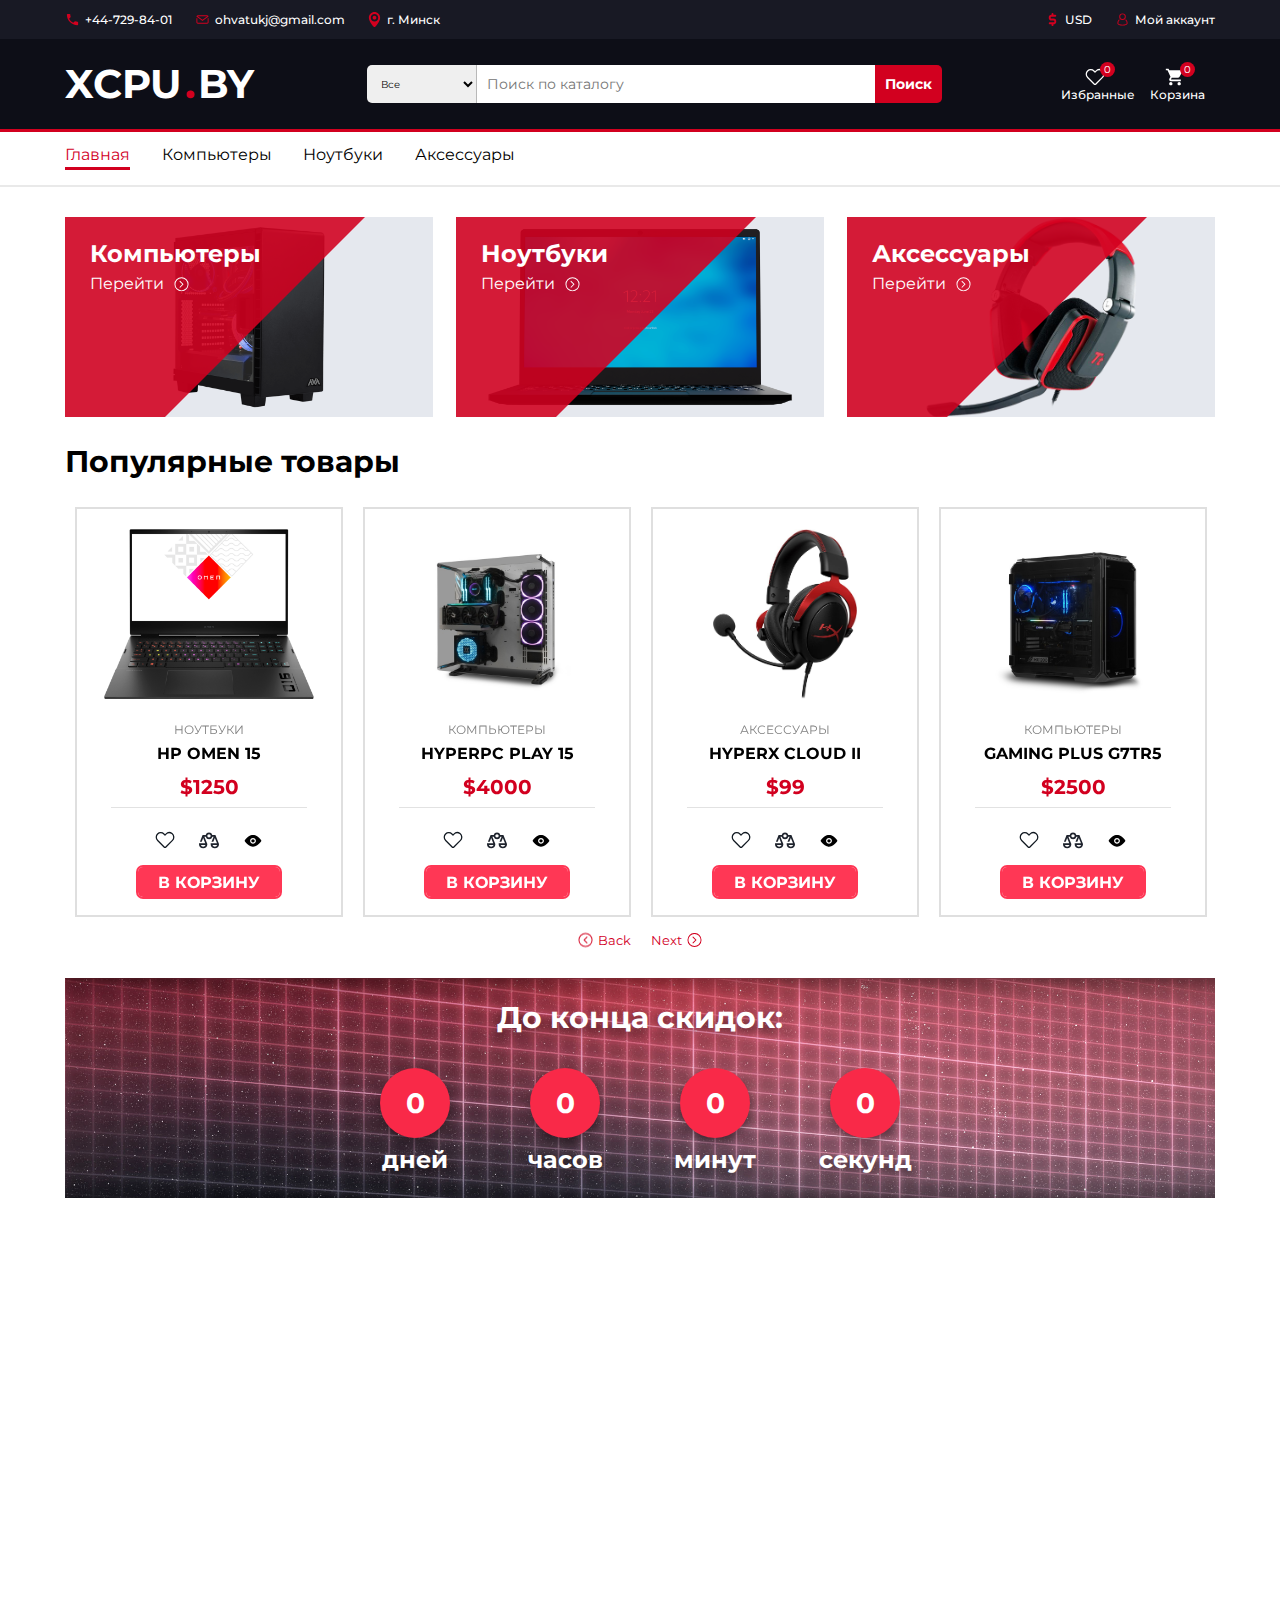
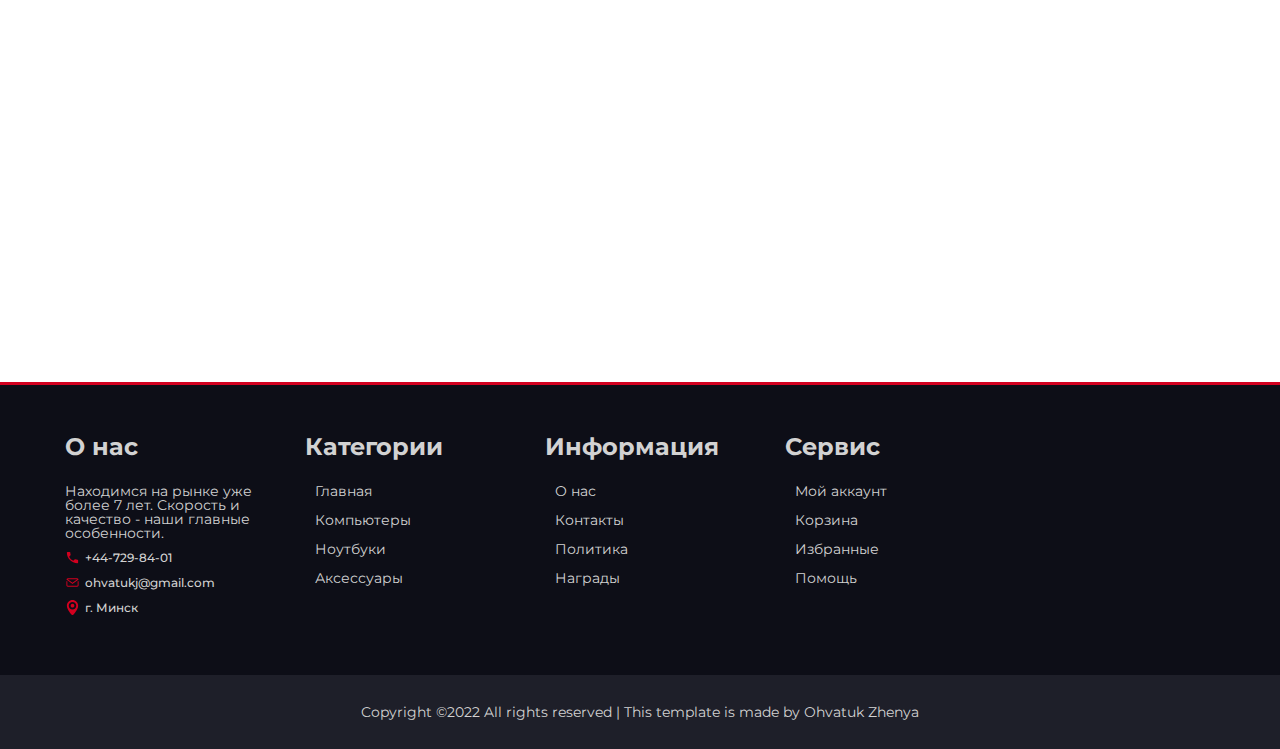
==== index.html @ cceaeca8 "new popular block" ====
<!DOCTYPE html>
<html lang="ru">
<head>
    <meta charset="UTF-8">
    <meta http-equiv="X-UA-Compatible" content="IE=edge">
    <meta name="viewport" content="width=device-width, initial-scale=1.0">
    <link rel="shortcut icon" href="svg/logo-01.svg" type="image/svg">
    <title>CPUX - интернет-магазин электроники</title>
    <!-- Подключение CSS -->
    <link rel="stylesheet" href="https://fonts.googleapis.com/css?family=Montserrat:400,500,700">
    <link rel="stylesheet" href="css/normal.css">
    <!-- slick -->
    <link rel="stylesheet" href="slick/slick.css">
    <link rel="stylesheet" href="css/style.css">
    <link rel="stylesheet" href="css/banner.css">
    <link rel="stylesheet" href="css/animations.css">
</head>
<body>

    <!-- оболочка -->
    <div class="wrapper">

        <!-- шапка -->
        <header class="header">
            <!-- 1 строка шапки -->
            <div class="header__row1">
                <div class="container">
                    <div class="h-row__content">

                        <!-- контакты -->
                        <div class="header__contacts">
                            <!-- объекты с иконками -->
                            <div class="item-with-icon">
                                <img class="item-icon" src="svg/local_phone_icon.svg" alt="X">
                                <span class="item-text">+44-729-84-01</span>
                            </div>

                            <div class="item-with-icon">
                                <img class="item-icon" src="svg/email_letter_mail_icon.svg" alt="X">
                                <span class="item-text">ohvatukj@gmail.com</span>
                            </div>

                            <div class="item-with-icon">
                                <img class="item-icon" src="svg/location_map_pin_gps_icon.svg" alt="X">
                                <span class="item-text">г. Минск</span>
                            </div>
                        </div>

                        <!-- личный кабинет -->
                        <div class="header__user">
                            <!-- объекты с иконками -->
                            <div id="currency" class="item-with-icon">
                                <img class="item-icon" src="svg/dollar_finance_money_icon.svg" alt="X">
                                <span class="item-text">USD</span>
                            </div>

                            <div class="item-with-icon">
                                <img class="item-icon" src="svg/user_users_icon.svg" alt="X">
                                <span class="item-text">Мой аккаунт</span>
                            </div>
                        </div>

                    </div>
                </div>
            </div>
            <!-- 2 строка шапки -->
            <div class="header__row2">
                <div class="container">
                    <div class="h-row__content">

                        <!-- логотип -->
                        <a href="#" class="logo">XCPU<span class="red">.</span>BY</a>
                        <!-- строка поиска (на флексе) -->
                        <div class="header__searchbar">
                            <select id="search-category" name="category">
                                <option value="all" selected>Все</option>
                                <option value="computers">Компьютеры</option>
                                <option value="laptops">Ноутбуки</option>
                                <option value="other">Аксессуары</option>
                            </select>
                            <input id="search-text" type="text" placeholder="Поиск по каталогу">
                            <button id="search-button">Поиск</button>
                        </div>
                        <!-- список желаний и корзина -->
                        <div class="header__wc">
                            <button id="wishlist" class="btn-logo">
                                <div class="btn-counter"><span>0</span></div>
                                <img class="item-icon" src="svg/heart_like_likes_love_icon.svg" alt="X">
                                <span class="item-text">Избранные</span>
                            </button>
                            <button id="cart" class="btn-logo">
                                <div class="btn-counter"><span>0</span></div>
                                <img class="item-icon" src="svg/cart_shopping_ic_icon.svg" alt="X">
                                <span class="item-text">Корзина</span>
                            </button>
                        </div>

                    </div>

                    <!-- меню бургер для телефонов -->
                    <input id="menu-burger" type="checkbox">
                    <label class="item-with-icon" for="menu-burger">
                        <img class="item-icon" src="svg/burger_catalogue_list_menu_icon.svg" alt="X">
                        <span class="item-text">Меню</span>
                    </label>

                </div>
            </div>
            <!-- 3 строка шапки -->
            <div class="header__row3">
                <div class="container">
                    <div class="h-row__content">
                        <nav class="header__navigator">
                            <!-- навигатор по страницам -->
                            <ul class="navigator__list">

                                <!-- ссылки навигатора -->
                                <li class="navigator__link">
                                    <a href="#">
                                        <input id="main-page" name="pages" type="radio" checked>
                                        <label class="nav-btn" for="main-page">
                                            <span class="nav-btn__text">Главная</span>
                                            <div class="nav-btn__underline"></div>
                                        </label>
                                    </a>
                                </li>
                                <li class="navigator__link">
                                    <a href="#">
                                        <input id="computer-page" name="pages" type="radio">
                                        <label class="nav-btn" for="computer-page">
                                            <span class="nav-btn__text">Компьютеры</span>
                                            <div class="nav-btn__underline"></div>
                                        </label>
                                    </a>
                                </li>
                                <li class="navigator__link">
                                    <a href="#">
                                        <input id="laptop-page" name="pages" type="radio">
                                        <label class="nav-btn" for="laptop-page">
                                            <span class="nav-btn__text">Ноутбуки</span>
                                            <div class="nav-btn__underline"></div>
                                        </label>
                                    </a>
                                </li>
                                <li class="navigator__link">
                                    <a href="#">
                                        <input id="other-page" name="pages" type="radio">
                                        <label class="nav-btn" for="other-page">
                                            <span class="nav-btn__text">Аксессуары</span>
                                            <div class="nav-btn__underline"></div>
                                        </label>
                                    </a>
                                </li>

                            </ul>
                        </nav>
                        <div class="navigator-area dn"></div>
                    </div>
                </div>
            </div>
        </header>

                <!-- абсолютный обозреватель товаров -->
                <div class="absolute-viewer dn">
                    <div class="viewer__content">
                        <button id="close-button">
                            <img src="svg/close_delete_exit_remove_icon.svg" alt="Товар не выбран">
                        </button>
                        <img src="svg/eye_none_icon.svg" alt="Товар не выбран">
                    </div>
                </div>

        <!-- страница -->
        <main class="page">
            <div class="container">

                <!-- блок категорий товаров -->
                <div class="page__categories">

                    <!-- категория -->
                    <div class="category-block animation-left">
                        <div class="block-content">
                            <h1 class="block-text">Компьютеры</h1>
                            <a class="block-ref" href="#">Перейти</a>
                        </div>
                        <img class="block-img" src="img/computer.png" alt="X">
                    </div>

                    <div class="category-block animation-bottom">
                        <div class="block-content">
                            <h1 class="block-text">Ноутбуки</h1>
                            <a class="block-ref" href="#">Перейти</a>
                        </div>
                        <img class="block-img" src="img/laptop.png" alt="X">
                    </div>

                    <div class="category-block animation-right">
                        <div class="block-content">
                            <h1 class="block-text">Аксессуары</h1>
                            <a class="block-ref" href="#">Перейти</a>
                        </div>
                        <img class="block-img" src="img/headphones.png" alt="X">
                    </div>


                </div>

                <!-- популярные товары -->
                <div class="page__populars animation-bottom">
                    <!-- заголовок -->
                    <h1 class="hder">Популярные товары</h1>
                    <!-- контейнер товаров -->
                    <div class="populars__container">
                        
                        <!-- блок-товар -->
                        <div class="popular-block">
                            <img class="popular__img" src="img/omen15.png" alt="X">
                            <p class="popular__category">Ноутбуки</p>
                            <h2 class="popular__name">HP OMEN 15</h2>
                            <h1 class="popular__price">$1250</h1>
                            <div class="popular__line"></div>
                            <div class="popular__buttons">
                                <a class="popular__favorite"><img src="svg/favorite_heart_like_likes_love_icon(black).svg" alt="X"></a>
                                <a class="popular__compare"><img src="svg/compare_icon(black).svg" alt="X"></a>
                                <a class="popular__view"><img src="svg/eye_icon(black).svg" alt="X"></a>
                            </div>
                            <button id="to-cart">
                                <img src="svg/cart_shopping_ic_icon(red).svg" alt="">
                                В КОРЗИНУ
                            </button>
                        </div>
                        <div class="popular-block">
                            <img class="popular__img" src="img/products/1.jpg" alt="X">
                            <p class="popular__category">Компьютеры</p>
                            <h2 class="popular__name">HYPERPC PLAY 15</h2>
                            <h1 class="popular__price">$4000</h1>
                            <div class="popular__line"></div>
                            <div class="popular__buttons">
                                <a class="popular__favorite"><img src="svg/favorite_heart_like_likes_love_icon(black).svg" alt="X"></a>
                                <a class="popular__compare"><img src="svg/compare_icon(black).svg" alt="X"></a>
                                <a class="popular__view"><img src="svg/eye_icon(black).svg" alt="X"></a>
                            </div>
                            <button id="to-cart">
                                <img src="svg/cart_shopping_ic_icon(red).svg" alt="">
                                В КОРЗИНУ
                            </button>
                        </div>
                        <div class="popular-block">
                            <img class="popular__img" src="img/hyperxCloudii.jpg" alt="X">
                            <p class="popular__category">Аксессуары</p>
                            <h2 class="popular__name">HYPERX CLOUD II</h2>
                            <h1 class="popular__price">$99</h1>
                            <div class="popular__line"></div>
                            <div class="popular__buttons">
                                <a class="popular__favorite"><img src="svg/favorite_heart_like_likes_love_icon(black).svg" alt="X"></a>
                                <a class="popular__compare"><img src="svg/compare_icon(black).svg" alt="X"></a>
                                <a class="popular__view"><img src="svg/eye_icon(black).svg" alt="X"></a>
                            </div>
                            <button id="to-cart">
                                <img src="svg/cart_shopping_ic_icon(red).svg" alt="">
                                В КОРЗИНУ
                            </button>
                        </div>
                        <div class="popular-block">
                            <img class="popular__img" src="img/products/2.jpg" alt="X">
                            <p class="popular__category">Компьютеры</p>
                            <h2 class="popular__name">GAMING PLUS G7TR5</h2>
                            <h1 class="popular__price">$2500</h1>
                            <div class="popular__line"></div>
                            <div class="popular__buttons">
                                <a class="popular__favorite"><img src="svg/favorite_heart_like_likes_love_icon(black).svg" alt="X"></a>
                                <a class="popular__compare"><img src="svg/compare_icon(black).svg" alt="X"></a>
                                <a class="popular__view"><img src="svg/eye_icon(black).svg" alt="X"></a>
                            </div>
                            <button id="to-cart">
                                <img src="svg/cart_shopping_ic_icon(red).svg" alt="">
                                В КОРЗИНУ
                            </button>
                        </div>
                        <div class="popular-block">
                            <img class="popular__img" src="img/lenovoLegion.png" alt="X">
                            <p class="popular__category">Ноутбуки</p>
                            <h2 class="popular__name">LENOVO GAMING</h2>
                            <h1 class="popular__price">$950</h1>
                            <div class="popular__line"></div>
                            <div class="popular__buttons">
                                <a class="popular__favorite"><img src="svg/favorite_heart_like_likes_love_icon(black).svg" alt="X"></a>
                                <a class="popular__compare"><img src="svg/compare_icon(black).svg" alt="X"></a>
                                <a class="popular__view"><img src="svg/eye_icon(black).svg" alt="X"></a>
                            </div>
                            <button id="to-cart">
                                <img src="svg/cart_shopping_ic_icon(red).svg" alt="">
                                В КОРЗИНУ
                            </button>
                        </div>
                        <div class="popular-block">
                            <img class="popular__img" src="img/products/3.jpg" alt="X">
                            <p class="popular__category">Компьютеры</p>
                            <h2 class="popular__name">HYPERPC INVADER</h2>
                            <h1 class="popular__price">$3050</h1>
                            <div class="popular__line"></div>
                            <div class="popular__buttons">
                                <a class="popular__favorite"><img src="svg/favorite_heart_like_likes_love_icon(black).svg" alt="X"></a>
                                <a class="popular__compare"><img src="svg/compare_icon(black).svg" alt="X"></a>
                                <a class="popular__view"><img src="svg/eye_icon(black).svg" alt="X"></a>
                            </div>
                            <button id="to-cart">
                                <img src="svg/cart_shopping_ic_icon(red).svg" alt="">
                                В КОРЗИНУ
                            </button>
                        </div>
                        <div class="popular-block">
                            <img class="popular__img" src="img/razer-kraken-pro-v2-black-01-5cdbd4c024d61.jpg" alt="X">
                            <p class="popular__category">Аксессуары</p>
                            <h2 class="popular__name">RAZER KRAKEN PRO</h2>
                            <h1 class="popular__price">$120</h1>
                            <div class="popular__line"></div>
                            <div class="popular__buttons">
                                <a class="popular__favorite"><img src="svg/favorite_heart_like_likes_love_icon(black).svg" alt="X"></a>
                                <a class="popular__compare"><img src="svg/compare_icon(black).svg" alt="X"></a>
                                <a class="popular__view"><img src="svg/eye_icon(black).svg" alt="X"></a>
                            </div>
                            <button id="to-cart">
                                <img src="svg/cart_shopping_ic_icon(red).svg" alt="">
                                В КОРЗИНУ
                            </button>
                        </div>
                        <div class="popular-block">
                            <img class="popular__img" src="img/products/4.jpg" alt="X">
                            <p class="popular__category">Компьютеры</p>
                            <h2 class="popular__name">NANO PRO MAX</h2>
                            <h1 class="popular__price">$2250</h1>
                            <div class="popular__line"></div>
                            <div class="popular__buttons">
                                <a class="popular__favorite"><img src="svg/favorite_heart_like_likes_love_icon(black).svg" alt="X"></a>
                                <a class="popular__compare"><img src="svg/compare_icon(black).svg" alt="X"></a>
                                <a class="popular__view"><img src="svg/eye_icon(black).svg" alt="X"></a>
                            </div>
                            <button id="to-cart">
                                <img src="svg/cart_shopping_ic_icon(red).svg" alt="">
                                В КОРЗИНУ
                            </button>
                        </div>
                        <div class="popular-block">
                            <img class="popular__img" src="img/g102.png" alt="X">
                            <p class="popular__category">Аксессуары</p>
                            <h2 class="popular__name">LOGITECH G102</h2>
                            <h1 class="popular__price">$40</h1>
                            <div class="popular__line"></div>
                            <div class="popular__buttons">
                                <a class="popular__favorite"><img src="svg/favorite_heart_like_likes_love_icon(black).svg" alt="X"></a>
                                <a class="popular__compare"><img src="svg/compare_icon(black).svg" alt="X"></a>
                                <a class="popular__view"><img src="svg/eye_icon(black).svg" alt="X"></a>
                            </div>
                            <button id="to-cart">
                                <img src="svg/cart_shopping_ic_icon(red).svg" alt="">
                                В КОРЗИНУ
                            </button>
                        </div>
                        <div class="popular-block">
                            <img class="popular__img" src="img/products/5.jpg" alt="X">
                            <p class="popular__category">Компьютеры</p>
                            <h2 class="popular__name">NANO X MAX</h2>
                            <h1 class="popular__price">$1000</h1>
                            <div class="popular__line"></div>
                            <div class="popular__buttons">
                                <a class="popular__favorite"><img src="svg/favorite_heart_like_likes_love_icon(black).svg" alt="X"></a>
                                <a class="popular__compare"><img src="svg/compare_icon(black).svg" alt="X"></a>
                                <a class="popular__view"><img src="svg/eye_icon(black).svg" alt="X"></a>
                            </div>
                            <button id="to-cart">
                                <img src="svg/cart_shopping_ic_icon(red).svg" alt="">
                                В КОРЗИНУ
                            </button>
                        </div>
                        <div class="popular-block">
                            <img class="popular__img" src="img/products/6.jpg" alt="X">
                            <p class="popular__category">Компьютеры</p>
                            <h2 class="popular__name">DYNAMIC PLATINUM</h2>
                            <h1 class="popular__price">$2500</h1>
                            <div class="popular__line"></div>
                            <div class="popular__buttons">
                                <a class="popular__favorite"><img src="svg/favorite_heart_like_likes_love_icon(black).svg" alt="X"></a>
                                <a class="popular__compare"><img src="svg/compare_icon(black).svg" alt="X"></a>
                                <a class="popular__view"><img src="svg/eye_icon(black).svg" alt="X"></a>
                            </div>
                            <button id="to-cart">
                                <img src="svg/cart_shopping_ic_icon(red).svg" alt="">
                                В КОРЗИНУ
                            </button>
                        </div>
                        <div class="popular-block">
                            <img class="popular__img" src="img/lenovoLegion5.jpg" alt="X">
                            <p class="popular__category">Ноутбуки</p>
                            <h2 class="popular__name">LENOVO LEGION 5</h2>
                            <h1 class="popular__price">$1500</h1>
                            <div class="popular__line"></div>
                            <div class="popular__buttons">
                                <a class="popular__favorite"><img src="svg/favorite_heart_like_likes_love_icon(black).svg" alt="X"></a>
                                <a class="popular__compare"><img src="svg/compare_icon(black).svg" alt="X"></a>
                                <a class="popular__view"><img src="svg/eye_icon(black).svg" alt="X"></a>
                            </div>
                            <button id="to-cart">
                                <img src="svg/cart_shopping_ic_icon(red).svg" alt="">
                                В КОРЗИНУ
                            </button>
                        </div>
                        <div class="popular-block">
                            <img class="popular__img" src="img/products/7.jpg" alt="X">
                            <p class="popular__category">Компьютеры</p>
                            <h2 class="popular__name">DYNAMIC MAX</h2>
                            <h1 class="popular__price">$3000</h1>
                            <div class="popular__line"></div>
                            <div class="popular__buttons">
                                <a class="popular__favorite"><img src="svg/favorite_heart_like_likes_love_icon(black).svg" alt="X"></a>
                                <a class="popular__compare"><img src="svg/compare_icon(black).svg" alt="X"></a>
                                <a class="popular__view"><img src="svg/eye_icon(black).svg" alt="X"></a>
                            </div>
                            <button id="to-cart">
                                <img src="svg/cart_shopping_ic_icon(red).svg" alt="">
                                В КОРЗИНУ
                            </button>
                        </div>
                        

                    </div>
                    <div class="slider-arrows"></div>
                </div>

                <!-- баннер с остатком времени -->
                <article class="page__banner">
                        <!-- баннер -->
                        <div class="banner__container">
                            <h1 class="hder banner__text">До конца скидок:</h1>
                            <div class="banner__timer">
                                <div class="timer__block">                                
                                    <div id="days" class="timer__value">0</div>
                                    <span class="timer__type hder">дней</span>
                                </div>
                                <div class="timer__block">                                
                                    <div id="hours" class="timer__value">0</div>
                                    <span class="timer__type hder">часов</span>
                                </div>
                                <div class="timer__block">                                
                                    <div id="minutes" class="timer__value">0</div>
                                    <span class="timer__type hder">минут</span>
                                </div>
                                <div class="timer__block">                                
                                    <div id="seconds" class="timer__value">0</div>
                                    <span class="timer__type hder">секунд</span>
                                </div>
                            </div>
                        </div>
                </article>
        
                <!-- популярные товары 2 -->
                <div class="page__populars animation-bottom">
                    <!-- контейнер товаров -->
                    <div class="populars__container_2">
                        
                        <!-- блок-товар -->
                        <div class="popular-block">
                            <img class="popular__img" src="img/products/GAA.01066_1.jpg" alt="X">
                            <p class="popular__category">Аксессуары</p>
                            <h2 class="popular__name">HYPERX GAA-01</h2>
                            <h1 class="popular__price">$150</h1>
                            <div class="popular__line"></div>
                            <div class="popular__buttons">
                                <a class="popular__favorite"><img src="svg/favorite_heart_like_likes_love_icon(black).svg" alt="X"></a>
                                <a class="popular__compare"><img src="svg/compare_icon(black).svg" alt="X"></a>
                                <a class="popular__view"><img src="svg/eye_icon(black).svg" alt="X"></a>
                            </div>
                            <button id="to-cart">
                                <img src="svg/cart_shopping_ic_icon(red).svg" alt="">
                                В КОРЗИНУ
                            </button>
                        </div>
                        <div class="popular-block">
                            <img class="popular__img" src="img/products/hyperx_pulsefire_FPS_pro.jpg" alt="X">
                            <p class="popular__category">Аксессуары</p>
                            <h2 class="popular__name">HYPERPX PULSEFIRE PRO</h2>
                            <h1 class="popular__price">$120</h1>
                            <div class="popular__line"></div>
                            <div class="popular__buttons">
                                <a class="popular__favorite"><img src="svg/favorite_heart_like_likes_love_icon(black).svg" alt="X"></a>
                                <a class="popular__compare"><img src="svg/compare_icon(black).svg" alt="X"></a>
                                <a class="popular__view"><img src="svg/eye_icon(black).svg" alt="X"></a>
                            </div>
                            <button id="to-cart">
                                <img src="svg/cart_shopping_ic_icon(red).svg" alt="">
                                В КОРЗИНУ
                            </button>
                        </div>
                        <div class="popular-block">
                            <img class="popular__img" src="img/products/resistance-striker-gaming-laptop-with-gtx-1050-ti.png" alt="X">
                            <p class="popular__category">Ноутбуки</p>
                            <h2 class="popular__name">RESISTANCE STRIKE GAMING</h2>
                            <h1 class="popular__price">$1600</h1>
                            <div class="popular__line"></div>
                            <div class="popular__buttons">
                                <a class="popular__favorite"><img src="svg/favorite_heart_like_likes_love_icon(black).svg" alt="X"></a>
                                <a class="popular__compare"><img src="svg/compare_icon(black).svg" alt="X"></a>
                                <a class="popular__view"><img src="svg/eye_icon(black).svg" alt="X"></a>
                            </div>
                            <button id="to-cart">
                                <img src="svg/cart_shopping_ic_icon(red).svg" alt="">
                                В КОРЗИНУ
                            </button>
                        </div>
                        <div class="popular-block">
                            <img class="popular__img" src="img/products/m901w-3-keyboard-white-gaming-png-transparent-png.png" alt="X">
                            <p class="popular__category">Аксессуары</p>
                            <h2 class="popular__name">M901W-3 KEYBOARD</h2>
                            <h1 class="popular__price">$150</h1>
                            <div class="popular__line"></div>
                            <div class="popular__buttons">
                                <a class="popular__favorite"><img src="svg/favorite_heart_like_likes_love_icon(black).svg" alt="X"></a>
                                <a class="popular__compare"><img src="svg/compare_icon(black).svg" alt="X"></a>
                                <a class="popular__view"><img src="svg/eye_icon(black).svg" alt="X"></a>
                            </div>
                            <button id="to-cart">
                                <img src="svg/cart_shopping_ic_icon(red).svg" alt="">
                                В КОРЗИНУ
                            </button>
                        </div>
                        <div class="popular-block">
                            <img class="popular__img" src="img/products/hyperx-pulsefire-surge.png" alt="X">
                            <p class="popular__category">Аксессуары</p>
                            <h2 class="popular__name">HYPERPX PULSEFIRE SURGE</h2>
                            <h1 class="popular__price">$90</h1>
                            <div class="popular__line"></div>
                            <div class="popular__buttons">
                                <a class="popular__favorite"><img src="svg/favorite_heart_like_likes_love_icon(black).svg" alt="X"></a>
                                <a class="popular__compare"><img src="svg/compare_icon(black).svg" alt="X"></a>
                                <a class="popular__view"><img src="svg/eye_icon(black).svg" alt="X"></a>
                            </div>
                            <button id="to-cart">
                                <img src="svg/cart_shopping_ic_icon(red).svg" alt="">
                                В КОРЗИНУ
                            </button>
                        </div>
                        <div class="popular-block">
                            <img class="popular__img" src="img/products/ROG-Strix-G-G531gd-GTX1050.png" alt="X">
                            <p class="popular__category">Ноутбуки</p>
                            <h2 class="popular__name">ROG STRIX G531GD</h2>
                            <h1 class="popular__price">$800</h1>
                            <div class="popular__line"></div>
                            <div class="popular__buttons">
                                <a class="popular__favorite"><img src="svg/favorite_heart_like_likes_love_icon(black).svg" alt="X"></a>
                                <a class="popular__compare"><img src="svg/compare_icon(black).svg" alt="X"></a>
                                <a class="popular__view"><img src="svg/eye_icon(black).svg" alt="X"></a>
                            </div>
                            <button id="to-cart">
                                <img src="svg/cart_shopping_ic_icon(red).svg" alt="">
                                В КОРЗИНУ
                            </button>
                        </div>
                        <div class="popular-block">
                            <img class="popular__img" src="img/products/razer-seiren-elite-professional-grade-usb-black-microphone-microphone.png" alt="X">
                            <p class="popular__category">Аксессуары</p>
                            <h2 class="popular__name">RAZER SEIREN PRO</h2>
                            <h1 class="popular__price">$250</h1>
                            <div class="popular__line"></div>
                            <div class="popular__buttons">
                                <a class="popular__favorite"><img src="svg/favorite_heart_like_likes_love_icon(black).svg" alt="X"></a>
                                <a class="popular__compare"><img src="svg/compare_icon(black).svg" alt="X"></a>
                                <a class="popular__view"><img src="svg/eye_icon(black).svg" alt="X"></a>
                            </div>
                            <button id="to-cart">
                                <img src="svg/cart_shopping_ic_icon(red).svg" alt="">
                                В КОРЗИНУ
                            </button>
                        </div>
                        <div class="popular-block">
                            <img class="popular__img" src="img/products/logitech_G_G432_portatil_gaming_negro_azul_02_ad_l.jpg" alt="X">
                            <p class="popular__category">Аксессуары</p>
                            <h2 class="popular__name">LOGITECH G432</h2>
                            <h1 class="popular__price">$170</h1>
                            <div class="popular__line"></div>
                            <div class="popular__buttons">
                                <a class="popular__favorite"><img src="svg/favorite_heart_like_likes_love_icon(black).svg" alt="X"></a>
                                <a class="popular__compare"><img src="svg/compare_icon(black).svg" alt="X"></a>
                                <a class="popular__view"><img src="svg/eye_icon(black).svg" alt="X"></a>
                            </div>
                            <button id="to-cart">
                                <img src="svg/cart_shopping_ic_icon(red).svg" alt="">
                                В КОРЗИНУ
                            </button>
                        </div>
                        <div class="popular-block">
                            <img class="popular__img" src="img/products/razer-blackwidow-chroma-gaming.png" alt="X">
                            <p class="popular__category">Аксессуары</p>
                            <h2 class="popular__name">RAZER BLACKWIDOW</h2>
                            <h1 class="popular__price">$80</h1>
                            <div class="popular__line"></div>
                            <div class="popular__buttons">
                                <a class="popular__favorite"><img src="svg/favorite_heart_like_likes_love_icon(black).svg" alt="X"></a>
                                <a class="popular__compare"><img src="svg/compare_icon(black).svg" alt="X"></a>
                                <a class="popular__view"><img src="svg/eye_icon(black).svg" alt="X"></a>
                            </div>
                            <button id="to-cart">
                                <img src="svg/cart_shopping_ic_icon(red).svg" alt="">
                                В КОРЗИНУ
                            </button>
                        </div>
                        <div class="popular-block">
                            <img class="popular__img" src="img/products/MAONO-192.jpg" alt="X">
                            <p class="popular__category">Аксессуары</p>
                            <h2 class="popular__name">MAONA 192</h2>
                            <h1 class="popular__price">$90</h1>
                            <div class="popular__line"></div>
                            <div class="popular__buttons">
                                <a class="popular__favorite"><img src="svg/favorite_heart_like_likes_love_icon(black).svg" alt="X"></a>
                                <a class="popular__compare"><img src="svg/compare_icon(black).svg" alt="X"></a>
                                <a class="popular__view"><img src="svg/eye_icon(black).svg" alt="X"></a>
                            </div>
                            <button id="to-cart">
                                <img src="svg/cart_shopping_ic_icon(red).svg" alt="">
                                В КОРЗИНУ
                            </button>
                        </div>

                    </div>
                    <div class="slider-arrows2"></div>
                </div>

                <!-- подписка на рассылку -->
                <div class="page__subscribe animation-left">
                    <img src="svg/email_letter_mail_icon(gray)y.svg" alt="X" class="bg-icon">
                    <h1>Подписаться на <span class="bold">РАССЫЛКУ</span></h1>
                    <div class="subscribe__enter-email">
                        <input id="email-input" type="text" placeholder="Ваш E-Mail">
                        <button id="subscribe">Подписаться</button>
                    </div>
                    <div class="socials__container">
                        <a class="square-icon-block" href="https://vk.com/" target="_blank"> <img src="svg/socials/vk_vkontakte_icon.svg" alt="X"> </a>
                        <a class="square-icon-block" href="https://www.instagram.com/" target="_blank"> <img src="svg/socials/instagram_photo_icon.svg" alt="X"> </a>
                        <a class="square-icon-block" href="https://www.tiktok.com" target="_blank"> <img src="svg/socials/tiktok_icon.svg" alt="X"> </a>
                        <a class="square-icon-block" href="https://twitter.com/" target="_blank"> <img src="svg/socials/twitter_icon.svg" alt="X"> </a>
                    </div>
                </div>

            </div>
        </main>

        <!-- подвал -->
        <footer class="footer">

                <!-- первая строка подвала -->
                <div class="footer__row1">
                    <div class="container">
                        <!-- контейнер блоков информации -->
                        <ul class="block-list">
                            <li class="info-block">
                                <h1>О нас</h1>
                                <p>Находимся на рынке уже более 7 лет. Скорость и качество - наши главные особенности.</p>
                                <!-- объекты с иконками -->
                                <div class="item-with-icon">
                                    <img class="item-icon" src="svg/local_phone_icon.svg" alt="X">
                                    <span class="item-text">+44-729-84-01</span>
                                </div>
                                <div class="item-with-icon">
                                    <img class="item-icon" src="svg/email_letter_mail_icon.svg" alt="X">
                                    <span class="item-text">ohvatukj@gmail.com</span>
                                </div>
                                <div class="item-with-icon">
                                    <img class="item-icon" src="svg/location_map_pin_gps_icon.svg" alt="X">
                                    <span class="item-text">г. Минск</span>
                                </div>
                            </li>
                            <li class="info-block">
                                <h1>Категории</h1>
                                <ul class="link-list">
                                    <li class="footer__link"><a href="#">Главная</a></li>
                                    <li class="footer__link"><a href="#">Компьютеры</a></li>
                                    <li class="footer__link"><a href="#">Ноутбуки</a></li>
                                    <li class="footer__link"><a href="#">Аксессуары</a></li>
                                </ul>
                            </li>
                            <li class="info-block">
                                <h1>Информация</h1>
                                <ul class="link-list">
                                    <li class="footer__link"><a href="#">О нас</a></li>
                                    <li class="footer__link"><a href="#">Контакты</a></li>
                                    <li class="footer__link"><a href="#">Политика</a></li>
                                    <li class="footer__link"><a href="#">Награды</a></li>
                                </ul>
                            </li>
                            <li class="info-block">
                                <h1>Сервис</h1>
                                <ul class="link-list">
                                    <li class="footer__link"><a href="#">Мой аккаунт</a></li>
                                    <li class="footer__link"><a href="#">Корзина</a></li>
                                    <li class="footer__link"><a href="#">Избранные</a></li>
                                    <li class="footer__link"><a href="#">Помощь</a></li>
                                </ul>
                            </li>
                        </ul>
                    </div>
                </div>

                <!-- вторая строка подвала -->
                <div class="footer__row2">
                    <div class="container">
                        <p>Copyright ©2022 All rights reserved | This template is made by Ohvatuk Zhenya</p>
                    </div>
                </div>
        </footer>

    </div>
    

    <!-- подключение скриптов -->

    <!-- slick and JQUERY -->
    <script type="text/javascript" src="//code.jquery.com/jquery-1.11.0.min.js"></script>
    <script type="text/javascript" src="//code.jquery.com/jquery-migrate-1.2.1.min.js"></script>
    <script src="slick/slick.min.js"></script>
    <!-- my scripts -->
    <script src="js/main.js"></script>
    <script src="js/slick-settings.js"></script>
    <script src="js/bannerTime.js"></script>
</body>
</html>
---- css/normal.css ----
/*Обнуление*/
*{
    padding: 0;
    margin: 0;
    border: 0;
}
*,*:before,*:after{
    -moz-box-sizing: border-box;
    -webkit-box-sizing: border-box;
    box-sizing: border-box;
}
:focus,:active{outline: none;}
a:focus,a:active{outline: none;}

nav,footer,header,aside{display: block;}

html,body{
    height: 100%;
    width: 100%;
    font-size: 100%;
    line-height: 1;
    font-size: 14px;
    -ms-text-size-adjust: 100%;
    -moz-text-size-adjust: 100%;
    -webkit-text-size-adjust: 100%;
}
input,button,textarea{font-family:inherit;}

input::-ms-clear{display: none;}
button{cursor: pointer;}
button::-moz-focus-inner {padding:0;border:0;}
a, a:visited{text-decoration: none;}
a:hover{text-decoration: none;}
ul li{list-style: none;}
img{vertical-align: top;}

h1,h2,h3,h4,h5,h6{font-size:inherit;font-weight: 400;}
---- css/style.css ----
* { font-family: Montserrat; }
.red { color: #d2001f !important; }
.white { color: #ffffff !important; }
.dn { display: none !important; }
.bold { font-weight: 700; }

/* контейнер для всего контента */
    .container {
        margin: 0 auto;
        padding: 0 25px;
        max-width: 1200px;
    }

/* стиль для кнопок с иконками слева */
    .item-with-icon {
        display: flex;
        align-items: center;

        user-select: none;
        cursor: pointer;
    }
    .item-with-icon:hover * { color: #d2001f; }
    .item-icon {
        width: 15px;
        height: 15px;
    }
    .item-text {
        margin-left: 5px;

        color: #ffffff;
        font-size: 12px;
        font-weight: 500;

        transition: all 0.2s linear;
    }

/* стиль для кнопок с иконками по центру */
    .btn-logo {
        width: 80px;
        position: relative;
        top: 0;

        display: flex;
        flex-direction: column;
        align-items: center;

        background: transparent;
        user-select: none;
        cursor: pointer;
    }
    .btn-counter {
        width: 15px;
        height: 15px;

        position: absolute;
        right: 20px;
        top: -5px;

        display: flex;
        justify-content: center;
        align-items: center;

        font-size: 10px;
        color: #ffffff;

        background-color: #d2001f;
        border-radius: 50%;
    }
    .btn-logo .item-icon {
        width: 20px;
        height: 20px;
    }

/* загаловки */
    .hder {
        margin-bottom: 15px;
        font-size: 30px;
        font-weight: 700;
    }


/* ШАПКА */
/* ШАПКА */
/* ШАПКА */

    .h-row__content {
        width: 100%;
        display: flex;
        justify-content: space-between;
        align-items: center;
    }

    /* первая строка */
        .header__row1 {
            padding: 12px 0;
            background-color: #181924;
        }
        .header__contacts {
            width: 375px;
            display: flex;
            justify-content: space-between;
        }
        .header__user {
            width: 170px;
            display: flex;
            justify-content: space-between;
        }

    /* вторая строка */
        .header__row2 {
            padding: 25px 0;
            position: relative;
            background-color: #0d0e17;
            border-bottom: 3px solid #d2001f;
        }
        .logo {
            font-size: 40px;
            color: #ffffff;
            font-weight: 700;
            user-select: none;
        }
        .logo > span{
            margin: 0 3px;
        }
        .header__searchbar {
            width: 50%;
            display: flex;

            border-radius: 5px;
            overflow: hidden;
            user-select: none;
        }
        .header__searchbar * { 
            padding: 10px;
            font-size: 14px; 
        }
        #search-category {
            /* text-align: centser; */
            font-size: 10px;
            border-right: 1px solid rgba(128, 128, 128, 0.496);
        }
        #search-text {
            width: 100%;
        }
        #search-button {
            color: #ffffff;
            font-weight: 700;
            background-color: #d2001f;
        }
        .header__wc {
            display: flex;
            justify-content: flex-end;
        }

    /* третья строка */
        .header__row3 {
            padding: 15px;
            border-bottom: 2px solid #90909033;
        }
        .navigator__list {
            width: 450px;
            display: flex;
            justify-content: space-between;
            align-items: center;
        }
        input[name='pages'] { display: none; }
        .navigator__link { user-select: none; }
        .navigator__link:hover .nav-btn__text{ color: #d2001f; }
        .nav-btn__text {
            font-size: 16px;
            color: #000000;
    
            cursor: pointer;
            transition: all 0.25s ease;
        }
        input[name='pages']:checked + .nav-btn .nav-btn__text { color: #d2001f; }
        input[name='pages']:checked + .nav-btn .nav-btn__underline { width: 100%; }
        .nav-btn__underline {
            margin-top: 4px;
            width: 0%;
            height: 3px;
            background-color: #d2001f;
            transition: all 0.25s ease;
        }
        .nav-btn:hover .nav-btn__underline { width: 100%; }


/* меню бургер */
#menu-burger { display: none; }
label[for='menu-burger'] 
{ 
    display: none; 
    position: absolute;
    right: 20px;
    bottom: 10px;
}
label[for='menu-burger'] .item-text { font-size: 14px; }




/* ГЛАВНАЯ СТРАНИЦА */
/* ГЛАВНАЯ СТРАНИЦА */
/* ГЛАВНАЯ СТРАНИЦА */
.page {  }

    /* категории товаров */
    .page__categories {
        padding: 30px 0 15px;
        width: 100%;

        display: flex;
        justify-content: space-between;
        align-items: center;
        flex-wrap: wrap;
    }
    /* блок категории */
        .category-block {
            margin-bottom: 15px;
            width: 32%;

            position: relative;
            top: 0;

            background-color: #e5e8ee;
            overflow: hidden;
        }
        .category-block:hover .block-img { transform: translate(-50%) scale(1.1); }
        .category-block::before {
            content: '';
            width: 300px;
            height: 400px;

            position: absolute;
            top: 0;
            left: -200px;
            z-index: 1;

            transform: skew(-45deg);
            background-color: #d20020e2;
        }
        .block-content {
            margin: 25px;

            position: absolute;
            top: 0;
            left: 0;
            z-index: 2;
        }
        .block-text {
            margin-bottom: 10px;

            font-size: 24px;
            font-weight: 700;
            color: #ffffff;
        }
        .block-ref {
            position: relative;
            top: 0;

            font-size: 16px;
            color: #ffffff;
        }
        .block-ref::after {
            content: url('../svg/arrow_next_right_icon.svg');

            width: 15px;
            height: 15px;

            position: absolute;
            right: -25px;
            top: 50%;

            transform: translateY(-48%);
        }
        .block-ref:hover { text-decoration: underline; }
        .block-img {
            height: 200px;

            position: relative;
            top: 50%;
            left: 50%;

            user-select: none;
            transform: translate(-50%);
            transition: all 0.2s ease;
        }

    /* блок популярного товара */
    .popular-block {
        margin: 15px 10px;
        padding: 20px 10px;

        height: 410px;

        position: relative;
        z-index: 2000;

        text-align: center;
        background-color: #fff;
        border: 2px solid rgb(223, 223, 223);
        transition: all 0.1s linear;
    }
    .populars__container_2 { margin-top: 30px; }
    /* наведение мыши */
    .popular-block:hover { border-color: #d2001f; }
    /* подкатегории */
        .popular__img {
            margin: 0 auto 25px;
            height: 170px;
            max-width: 100%;
            cursor: pointer;
        }
        .popular__category {
            margin-bottom: 10px;
            color: gray;
            font-size: 12px;
            text-transform: uppercase;
        }
        .popular__name {
            margin-bottom: 15px;
            font-size: 16px;
            font-weight: 700;
            bottom: 1px solid black;
        }
        .popular__price {
            color: #d2001f;
            font-size: 20px;
            font-weight: 700;
        }
        .popular__line {
            margin: 10px auto 15px;
            
            width: 80%;
            height: 1px;

            background-color: rgb(226, 226, 226);
        }
        .popular__buttons {
            margin: 0 auto;
            width: 50%;

            display: flex;
            justify-content: space-between;
            align-items: center;
        }
        .popular__buttons > * {
            padding: 7px;

            background-color: #ffffff;
            transition: all 0.15s linear;
        }
        .popular__buttons > *:hover {
            background-color: rgb(226, 226, 226);
            border-radius: 50%;
        }
        .popular__buttons > *:active {
            background-color: rgb(255, 255, 255);
            border-radius: 50%;
        }
        .popular__buttons img {
            width: 20px;
            height: 20px;
            cursor: pointer;
        }

/* в корзину (кнопка) */
    #to-cart {
        padding: 0 10px;
        margin: 10px auto 0;
        height: 30px;
        width: 142px;

        display: flex;
        align-items: center;
        justify-content: center;

        color: #ffffff;
        font-weight: 700;
        font-size: 16px;

        background-color: #ff3755;
        outline: 2px solid #ff3755;
        border-radius: 5px;
        transition: all 0.15s linear;
    }
    #to-cart:hover {
        width: 160px;
        justify-content: space-between;
        color: #d2001f;
        background-color: #ffffff;
    }
    #to-cart img { 
        width: 20px;
        height: 20px;

        display: none;  
    }
    #to-cart:hover img {  display: block; }

/* кнопки навигации популярных товаров */
    .slick-button {
        position: relative;
        color: #d2001f;
        background: transparent;
        user-select: none;
    }        
    .slick-button:hover { text-decoration: underline; }        
    .slick-button:first-child { margin-right: 10px; }        
    .slick-button:last-child { margin-left: 10px; }        
    .slick-prev::before {
        content: url('../svg/arrow_next_right_icon(red).svg');
        
        width: 15px;
        height: 15px;

        position: absolute;
        left: -20px;
        top: 50%;
        transform: translateY(-50%) rotateY(180deg);
    }
    .slick-next::after {
        content: url('../svg/arrow_next_right_icon(red).svg');
        
        width: 15px;
        height: 15px;

        position: absolute;
        right: -20px;
        top: 50%;
        transform: translateY(-50%);
    }
    .slider-arrows {
        display: flex;
        justify-content: center;
        align-items: center;
    }
    .slider-arrows2 {
        display: flex;
        justify-content: center;
        align-items: center;
    }

/* блок подписки на рассылку */
    .page__subscribe {
        margin: 20px 0;
        padding: 40px 0;

        position: relative;
        top: 0;
    }
    /* плавающая иконка */
    .bg-icon {
        width: 200px;
        position: absolute;
        top: 10px;
        max-left: 100px;
        z-index: -1;
        transform: rotate(-25deg);
    }
    .page__subscribe h1 {
        font-size: 30px;
        text-align: center;
    }
    .subscribe__enter-email {
        margin:30px auto 0;
        max-width: 500px;

        display: flex;
        justify-content: space-between;

        border-radius: 10px;
        border: 1px solid #d2001f;
        overflow: hidden;
    }
    #email-input {
        padding: 10px;
        width: 100%;
        font-size: 16px;
    }
    #subscribe {
        padding: 10px;
        color: #ffffff;
        font-weight: 700;
        background-color: #d2001f;
    }
    /* социальные сети */
    .socials__container {
        margin-top: 30px;
        display: flex;
        justify-content: center;
        align-items: center;
    }
    .square-icon-block {
        padding: 10px;
        margin: 0 7px;

        border: 1px solid #e4e7ed;
        transition: all 0.2s ease;
        cursor: pointer;
    }
    .square-icon-block:hover { background-color: #e4e7ed; }
    .square-icon-block:first-child { margin-left: 0; }
    .square-icon-block:last-child { margin-right: 0; }
    .square-icon-block img {
        width: 25px;
        height: 25px;
    }


/* ПОДВАЛ */
/* ПОДВАЛ */
/* ПОДВАЛ */
.footer {  }
    /* первая строка */
    .footer__row1 {
        background-color: #0d0e17;
        border-top: 3px solid #d2001f;
    }
    .block-list {
        padding-bottom: 50px;
        display: flex;
        justify-content: flex-start;
        flex-wrap: wrap;
    }
    .info-block {
        margin-right: 40px;
        width: 200px;
    }
    .info-block h1 {
        margin: 50px 0 25px;
        font-size: 24px;
        font-weight: 700;
    }
    .info-block * { color: #d2d2d2; }
    .info-block > * {  margin: 10px 0; }
    .link-list li { margin: 15px 10px; }
    .footer__link {  }

    /* вторая строка */
    .footer__row2 { background-color: #1e1f29; }
    .footer__row2 p {
        padding: 30px 0;
        color: #d2d2d2;
        text-align: center;
    }


/* обозреватель товаров */
.absolute-viewer {
    width: 100%;
    height: 100%;

    position: fixed;
    top: 0;
    left: 0;

    display: flex;
    justify-content: center;
    align-items: center;

    z-index: 100;
    background-color: #3f3f3f72;
}
.viewer__content {
    height: 80%;
    width: 50%;

    position: relative;
    display: flex;
    justify-content: center;
    align-items: center;

    background-color: #ffffff;
    border-radius: 10px;
    overflow: hidden;
    user-select: none;  
}
    /* внутренности */
    #close-button {
        padding: 3px;
        position: absolute;
        right: 10px;
        top: 10px;

        background-color: #d2001f;
        border-radius: 50%;
        transition: all 0.2s ease;
    }
    #close-button:hover { background-color: rgb(255, 28, 62); }
    #close-button img { width: 20px; height: 20px; }
    .absolute-viewer img { max-width: 90%; max-height: 90%; }


/* для корректных анимаций */
.header { overflow: hidden; }
.page { overflow: hidden; }



/* медиа-запросы */
@media (max-width:1200px) {
    .container { max-width: 970px; }

    .popular__img { height: 140px; }
    .popular-block { height: 380px; }

    /* ширина обозревателя */
    .viewer__content { width: 60%; }
}
@media (max-width:992px) {
    .container { max-width: 750px; }
    .header__searchbar { width: 40%; }
    
    .category-block { width: 49%; }

    /* ширина обозревателя */
    .viewer__content { width: 70%; }
}
@media (max-width:767px) {
    .container { max-width: none; }

    .h-row__content { flex-direction: column; }
    .h-row__content > * { margin: 10px 0; }
    .header__row1 { padding: 5px 0; }
    .header__row2 { padding: 10px 0; }
    .header__contacts {width: 350px; }
    .header__searchbar { width: 90%; }
    .header__wc { align-self: flex-start; margin-left: 4%; }
    #search-category { width: 100px;}
    .header__row3 { border-bottom: none; }

    /* меню бургер */
    label[for='menu-burger'] { display: block; }
    .navigator__list {
        padding: 20px;

        width: 200px;
        height: 100vh;

        position: fixed;
        top: 0;
        left: -100%;
        z-index: 100;

        display: flex;
        flex-direction: column;
        justify-content: flex-start;
        align-items: flex-start;
        background-color: #0d0e17;
        transition: all 0.4s ease;
    }
    .navigator__list > *{ margin: 10px; }
    .navigator-area { 
        margin: 0;
        width: 100%; 
        height: 100vh;

        position: fixed;
        top: 0;
        left: 0;
        z-index: 10;
        background-color: #000000; 
        opacity: 0.4;
    }
    .burger-select { left: 0; }
    .navigator__list * { color: #ffffff; }
    .header__row3 { padding: 0; }
    .header__navigator { margin: 0; }

    /* категории товаров */
    .category-block { width: 100%; }

    /* популярные товары */
    .popular__img { height: 170px; }
    .popular-block { height: 410px; }

    /* ширина обозревателя */
    .viewer__content { width: 90%; }
}
@media (max-width:570px) {
    /* убираем минуты и секунды на баннере */
    .timer__block:nth-child(4){ display: none;  }
    .timer__block:nth-child(3){ display: none;  }
}
@media (max-width:400px) {
    .hder { font-size: 24px; }
    .page__subscribe h1 { font-size: 24px; }
}
---- css/banner.css ----
/* баннер с таймером */
.banner__container {
    margin-top: 30px;

    width: 100%;
    height: 220px;

    display: flex;
    flex-direction: column;
    align-items: center;

    text-align: center;
    background-image: url('../img/banner.png');
    background-size: cover;
    background-position: 50% 50%;
    background-repeat: no-repeat;

    user-select: none;
}
    /* подклассы */
    .banner__text {
        margin: 25px 0 35px;
        color: #ffffff;
        text-shadow: 0px 5px 10px rgba(0, 0, 0, 0.381);;
    }
    .banner__timer {
        width: 80%;
        display: flex;
        justify-content: center;
        align-items: flex-end;
    }
    .timer__block {
        width: 150px;
        display: flex;
        flex-direction: column;
        align-items: center;
    }
    .timer__value {
        width: 70px;
        height: 70px;

        display: flex;
        justify-content: center;
        align-items: center;

        color: #ffffff;
        font-size: 28px;
        font-weight: 700;

        border-radius: 50%;
        background-color: #f92948;
        box-shadow: 0px 5px 10px rgba(0, 0, 0, 0.381);
    }
    .timer__type {
        text-shadow: 0px 5px 10px rgba(0, 0, 0, 0.381);;
        margin-top: 10px;
        color: #ffffff;
        font-size: 24px;
    }
---- css/animations.css ----
/* ANiMATIONS */
/* ANiMATIONS */
/* ANiMATIONS */

    /* анимация появления слева */
    .animation-left {
        transform: translateX(-80px);
        opacity: 0;
        transition: all 1s ease;
    }
    /* анимация появления справа */
    .animation-right {
        transform: translateX(80px);
        opacity: 0;
        transition: all 1s ease;
    }
    /* анимация появления снизу */
    .animation-bottom {
        transform: translateY(80px);
        opacity: 0;
        transition: all 1s ease;
    }

/* активный элемент */
.active {
    transform: translateY(0);
    opacity: 1;
}
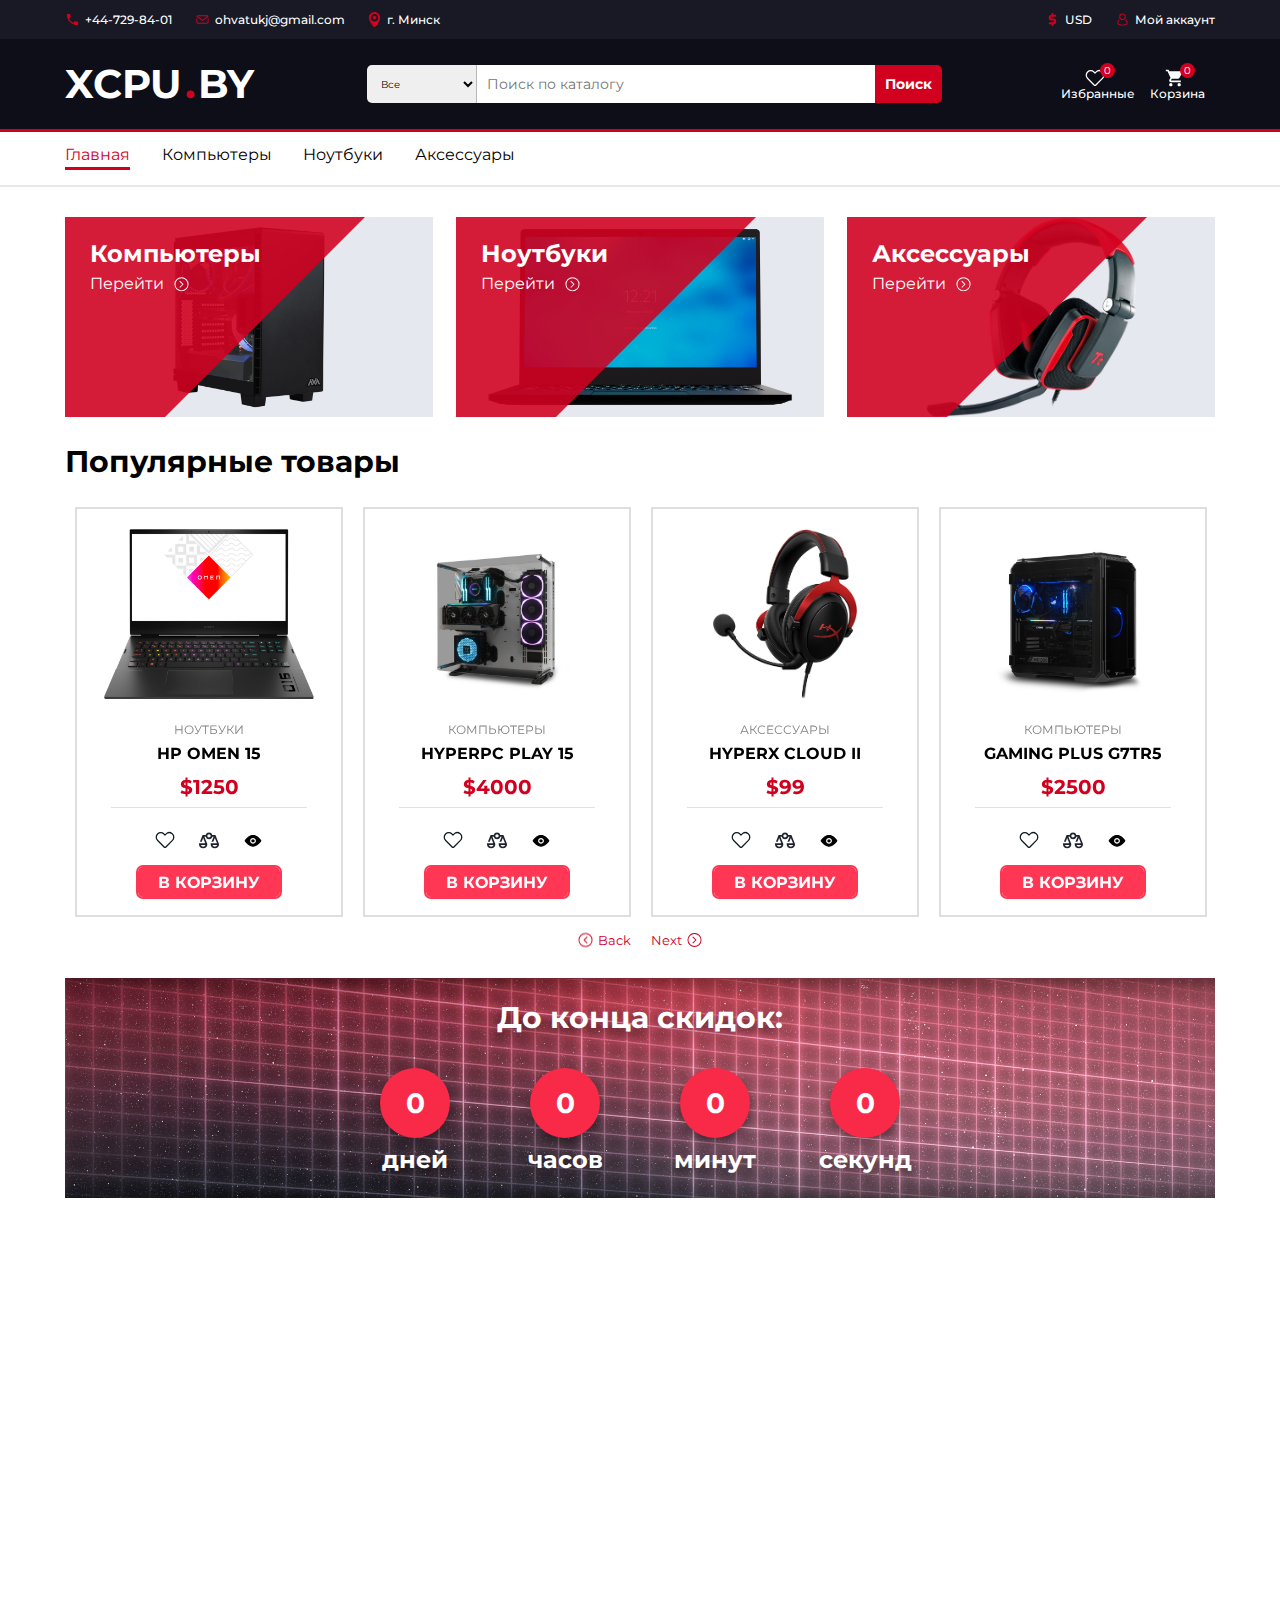
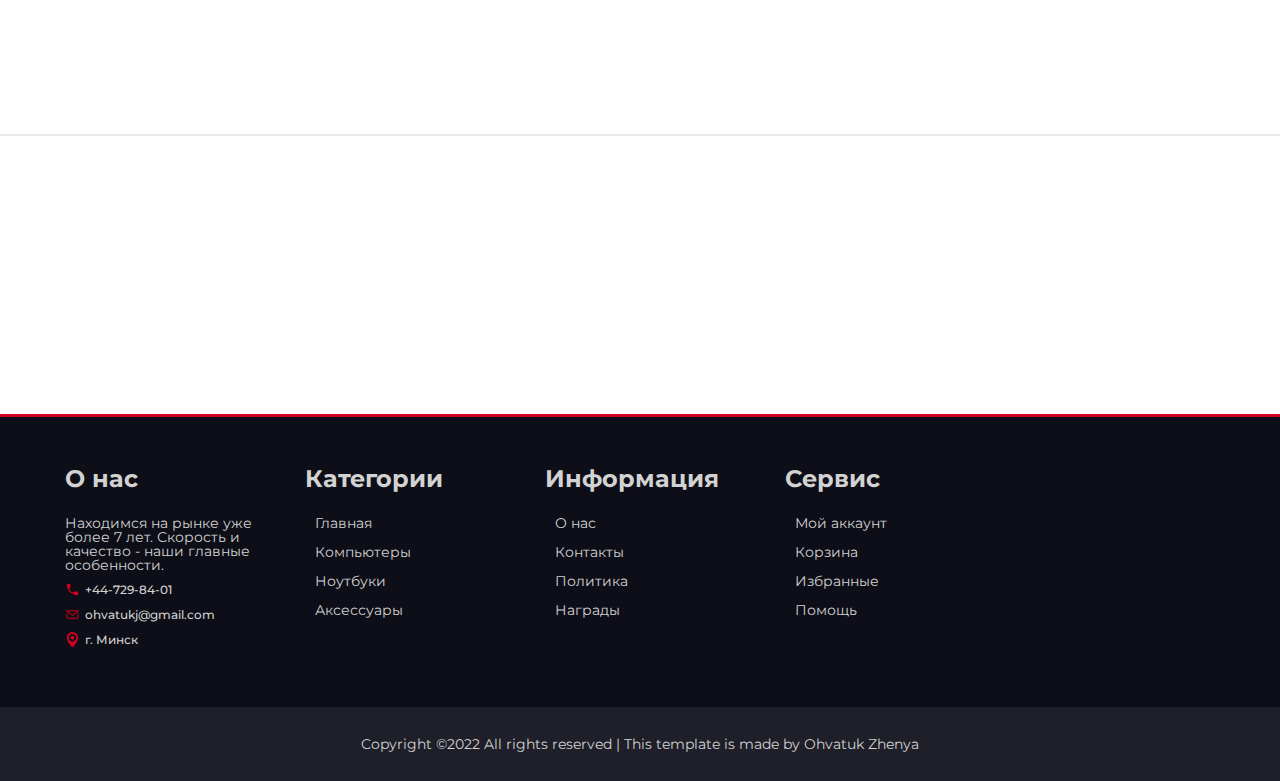
==== commit 0f6a8747: "refactoring" ====
--- a/index.html
+++ b/index.html
@@ -30,34 +30,34 @@
                         <!-- контакты -->
                         <div class="header__contacts">
                             <!-- объекты с иконками -->
-                            <div class="item-with-icon">
+                            <a href="#" class="item-with-icon">
                                 <img class="item-icon" src="svg/local_phone_icon.svg" alt="X">
                                 <span class="item-text">+44-729-84-01</span>
-                            </div>
-
-                            <div class="item-with-icon">
+                            </a>
+
+                            <a href="#" class="item-with-icon">
                                 <img class="item-icon" src="svg/email_letter_mail_icon.svg" alt="X">
                                 <span class="item-text">ohvatukj@gmail.com</span>
-                            </div>
-
-                            <div class="item-with-icon">
+                            </a>
+
+                            <a href="#" class="item-with-icon">
                                 <img class="item-icon" src="svg/location_map_pin_gps_icon.svg" alt="X">
                                 <span class="item-text">г. Минск</span>
-                            </div>
+                            </a>
                         </div>
 
                         <!-- личный кабинет -->
                         <div class="header__user">
                             <!-- объекты с иконками -->
-                            <div id="currency" class="item-with-icon">
+                            <a href="#" id="currency" class="item-with-icon">
                                 <img class="item-icon" src="svg/dollar_finance_money_icon.svg" alt="X">
                                 <span class="item-text">USD</span>
-                            </div>
-
-                            <div class="item-with-icon">
+                            </a>
+
+                            <a href="#" class="item-with-icon">
                                 <img class="item-icon" src="svg/user_users_icon.svg" alt="X">
                                 <span class="item-text">Мой аккаунт</span>
-                            </div>
+                            </a>
                         </div>
 
                     </div>
@@ -69,7 +69,7 @@
                     <div class="h-row__content">
 
                         <!-- логотип -->
-                        <a href="#" class="logo">XCPU<span class="red">.</span>BY</a>
+                        <a href="index.html" class="logo">XCPU<span class="red">.</span>BY</a>
                         <!-- строка поиска (на флексе) -->
                         <div class="header__searchbar">
                             <select id="search-category" name="category">
@@ -83,16 +83,16 @@
                         </div>
                         <!-- список желаний и корзина -->
                         <div class="header__wc">
-                            <button id="wishlist" class="btn-logo">
+                            <a id="wishlist" class="btn-logo">
                                 <div class="btn-counter"><span>0</span></div>
                                 <img class="item-icon" src="svg/heart_like_likes_love_icon.svg" alt="X">
                                 <span class="item-text">Избранные</span>
-                            </button>
-                            <button id="cart" class="btn-logo">
+                            </a>
+                            <a href="cart.html" id="cart" class="btn-logo">
                                 <div class="btn-counter"><span>0</span></div>
                                 <img class="item-icon" src="svg/cart_shopping_ic_icon.svg" alt="X">
                                 <span class="item-text">Корзина</span>
-                            </button>
+                            </a>
                         </div>
 
                     </div>
@@ -116,7 +116,7 @@
 
                                 <!-- ссылки навигатора -->
                                 <li class="navigator__link">
-                                    <a href="#">
+                                    <a href="index.html" onclick="document.open('index.html')">
                                         <input id="main-page" name="pages" type="radio" checked>
                                         <label class="nav-btn" for="main-page">
                                             <span class="nav-btn__text">Главная</span>
@@ -160,16 +160,6 @@
             </div>
         </header>
 
-                <!-- абсолютный обозреватель товаров -->
-                <div class="absolute-viewer dn">
-                    <div class="viewer__content">
-                        <button id="close-button">
-                            <img src="svg/close_delete_exit_remove_icon.svg" alt="Товар не выбран">
-                        </button>
-                        <img src="svg/eye_none_icon.svg" alt="Товар не выбран">
-                    </div>
-                </div>
-
         <!-- страница -->
         <main class="page">
             <div class="container">
@@ -216,7 +206,7 @@
                         <div class="popular-block">
                             <img class="popular__img" src="img/omen15.png" alt="X">
                             <p class="popular__category">Ноутбуки</p>
-                            <h2 class="popular__name">HP OMEN 15</h2>
+                            <a href="#" class="popular__name">HP OMEN 15</a>
                             <h1 class="popular__price">$1250</h1>
                             <div class="popular__line"></div>
                             <div class="popular__buttons">
@@ -232,7 +222,7 @@
                         <div class="popular-block">
                             <img class="popular__img" src="img/products/1.jpg" alt="X">
                             <p class="popular__category">Компьютеры</p>
-                            <h2 class="popular__name">HYPERPC PLAY 15</h2>
+                            <a href="#" class="popular__name">HYPERPC PLAY 15</a>
                             <h1 class="popular__price">$4000</h1>
                             <div class="popular__line"></div>
                             <div class="popular__buttons">
@@ -248,7 +238,7 @@
                         <div class="popular-block">
                             <img class="popular__img" src="img/hyperxCloudii.jpg" alt="X">
                             <p class="popular__category">Аксессуары</p>
-                            <h2 class="popular__name">HYPERX CLOUD II</h2>
+                            <a href="#" class="popular__name">HYPERX CLOUD II</a>
                             <h1 class="popular__price">$99</h1>
                             <div class="popular__line"></div>
                             <div class="popular__buttons">
@@ -264,7 +254,7 @@
                         <div class="popular-block">
                             <img class="popular__img" src="img/products/2.jpg" alt="X">
                             <p class="popular__category">Компьютеры</p>
-                            <h2 class="popular__name">GAMING PLUS G7TR5</h2>
+                            <a href="#" class="popular__name">GAMING PLUS G7TR5</a>
                             <h1 class="popular__price">$2500</h1>
                             <div class="popular__line"></div>
                             <div class="popular__buttons">
@@ -280,7 +270,7 @@
                         <div class="popular-block">
                             <img class="popular__img" src="img/lenovoLegion.png" alt="X">
                             <p class="popular__category">Ноутбуки</p>
-                            <h2 class="popular__name">LENOVO GAMING</h2>
+                            <a href="#" class="popular__name">LENOVO GAMING</a>
                             <h1 class="popular__price">$950</h1>
                             <div class="popular__line"></div>
                             <div class="popular__buttons">
@@ -296,7 +286,7 @@
                         <div class="popular-block">
                             <img class="popular__img" src="img/products/3.jpg" alt="X">
                             <p class="popular__category">Компьютеры</p>
-                            <h2 class="popular__name">HYPERPC INVADER</h2>
+                            <a href="#" class="popular__name">HYPERPC INVADER</a>
                             <h1 class="popular__price">$3050</h1>
                             <div class="popular__line"></div>
                             <div class="popular__buttons">
@@ -312,7 +302,7 @@
                         <div class="popular-block">
                             <img class="popular__img" src="img/razer-kraken-pro-v2-black-01-5cdbd4c024d61.jpg" alt="X">
                             <p class="popular__category">Аксессуары</p>
-                            <h2 class="popular__name">RAZER KRAKEN PRO</h2>
+                            <a href="#" class="popular__name">RAZER KRAKEN PRO</a>
                             <h1 class="popular__price">$120</h1>
                             <div class="popular__line"></div>
                             <div class="popular__buttons">
@@ -328,7 +318,7 @@
                         <div class="popular-block">
                             <img class="popular__img" src="img/products/4.jpg" alt="X">
                             <p class="popular__category">Компьютеры</p>
-                            <h2 class="popular__name">NANO PRO MAX</h2>
+                            <a href="#" class="popular__name">NANO PRO MAX</a>
                             <h1 class="popular__price">$2250</h1>
                             <div class="popular__line"></div>
                             <div class="popular__buttons">
@@ -344,7 +334,7 @@
                         <div class="popular-block">
                             <img class="popular__img" src="img/g102.png" alt="X">
                             <p class="popular__category">Аксессуары</p>
-                            <h2 class="popular__name">LOGITECH G102</h2>
+                            <a href="#" class="popular__name">LOGITECH G102</a>
                             <h1 class="popular__price">$40</h1>
                             <div class="popular__line"></div>
                             <div class="popular__buttons">
@@ -360,7 +350,7 @@
                         <div class="popular-block">
                             <img class="popular__img" src="img/products/5.jpg" alt="X">
                             <p class="popular__category">Компьютеры</p>
-                            <h2 class="popular__name">NANO X MAX</h2>
+                            <a href="#" class="popular__name">NANO X MAX</a>
                             <h1 class="popular__price">$1000</h1>
                             <div class="popular__line"></div>
                             <div class="popular__buttons">
@@ -376,7 +366,7 @@
                         <div class="popular-block">
                             <img class="popular__img" src="img/products/6.jpg" alt="X">
                             <p class="popular__category">Компьютеры</p>
-                            <h2 class="popular__name">DYNAMIC PLATINUM</h2>
+                            <a href="#" class="popular__name">DYNAMIC PLATINUM</a>
                             <h1 class="popular__price">$2500</h1>
                             <div class="popular__line"></div>
                             <div class="popular__buttons">
@@ -392,7 +382,7 @@
                         <div class="popular-block">
                             <img class="popular__img" src="img/lenovoLegion5.jpg" alt="X">
                             <p class="popular__category">Ноутбуки</p>
-                            <h2 class="popular__name">LENOVO LEGION 5</h2>
+                            <a href="#" class="popular__name">LENOVO LEGION 5</a>
                             <h1 class="popular__price">$1500</h1>
                             <div class="popular__line"></div>
                             <div class="popular__buttons">
@@ -408,7 +398,7 @@
                         <div class="popular-block">
                             <img class="popular__img" src="img/products/7.jpg" alt="X">
                             <p class="popular__category">Компьютеры</p>
-                            <h2 class="popular__name">DYNAMIC MAX</h2>
+                            <a href="#" class="popular__name">DYNAMIC MAX</a>
                             <h1 class="popular__price">$3000</h1>
                             <div class="popular__line"></div>
                             <div class="popular__buttons">
@@ -430,7 +420,7 @@
                 <!-- баннер с остатком времени -->
                 <article class="page__banner">
                         <!-- баннер -->
-                        <div class="banner__container">
+                        <a href="#" class="banner__container">
                             <h1 class="hder banner__text">До конца скидок:</h1>
                             <div class="banner__timer">
                                 <div class="timer__block">                                
@@ -450,7 +440,7 @@
                                     <span class="timer__type hder">секунд</span>
                                 </div>
                             </div>
-                        </div>
+                        </a>
                 </article>
         
                 <!-- популярные товары 2 -->
@@ -462,7 +452,7 @@
                         <div class="popular-block">
                             <img class="popular__img" src="img/products/GAA.01066_1.jpg" alt="X">
                             <p class="popular__category">Аксессуары</p>
-                            <h2 class="popular__name">HYPERX GAA-01</h2>
+                            <a href="#" class="popular__name">HYPERX GAA-01</a>
                             <h1 class="popular__price">$150</h1>
                             <div class="popular__line"></div>
                             <div class="popular__buttons">
@@ -478,7 +468,7 @@
                         <div class="popular-block">
                             <img class="popular__img" src="img/products/hyperx_pulsefire_FPS_pro.jpg" alt="X">
                             <p class="popular__category">Аксессуары</p>
-                            <h2 class="popular__name">HYPERPX PULSEFIRE PRO</h2>
+                            <a href="#" class="popular__name">HYPERPX PULSEFIRE PRO</a>
                             <h1 class="popular__price">$120</h1>
                             <div class="popular__line"></div>
                             <div class="popular__buttons">
@@ -494,7 +484,7 @@
                         <div class="popular-block">
                             <img class="popular__img" src="img/products/resistance-striker-gaming-laptop-with-gtx-1050-ti.png" alt="X">
                             <p class="popular__category">Ноутбуки</p>
-                            <h2 class="popular__name">RESISTANCE STRIKE GAMING</h2>
+                            <a href="#" class="popular__name">RESISTANCE STRIKE GAMING</a>
                             <h1 class="popular__price">$1600</h1>
                             <div class="popular__line"></div>
                             <div class="popular__buttons">
@@ -510,7 +500,7 @@
                         <div class="popular-block">
                             <img class="popular__img" src="img/products/m901w-3-keyboard-white-gaming-png-transparent-png.png" alt="X">
                             <p class="popular__category">Аксессуары</p>
-                            <h2 class="popular__name">M901W-3 KEYBOARD</h2>
+                            <a href="#" class="popular__name">M901W-3 KEYBOARD</a>
                             <h1 class="popular__price">$150</h1>
                             <div class="popular__line"></div>
                             <div class="popular__buttons">
@@ -526,7 +516,7 @@
                         <div class="popular-block">
                             <img class="popular__img" src="img/products/hyperx-pulsefire-surge.png" alt="X">
                             <p class="popular__category">Аксессуары</p>
-                            <h2 class="popular__name">HYPERPX PULSEFIRE SURGE</h2>
+                            <a href="#" class="popular__name">HYPERPX PULSEFIRE SURGE</a>
                             <h1 class="popular__price">$90</h1>
                             <div class="popular__line"></div>
                             <div class="popular__buttons">
@@ -542,7 +532,7 @@
                         <div class="popular-block">
                             <img class="popular__img" src="img/products/ROG-Strix-G-G531gd-GTX1050.png" alt="X">
                             <p class="popular__category">Ноутбуки</p>
-                            <h2 class="popular__name">ROG STRIX G531GD</h2>
+                            <a href="#" class="popular__name">ROG STRIX G531GD</a>
                             <h1 class="popular__price">$800</h1>
                             <div class="popular__line"></div>
                             <div class="popular__buttons">
@@ -558,7 +548,7 @@
                         <div class="popular-block">
                             <img class="popular__img" src="img/products/razer-seiren-elite-professional-grade-usb-black-microphone-microphone.png" alt="X">
                             <p class="popular__category">Аксессуары</p>
-                            <h2 class="popular__name">RAZER SEIREN PRO</h2>
+                            <a href="#" class="popular__name">RAZER SEIREN PRO</a>
                             <h1 class="popular__price">$250</h1>
                             <div class="popular__line"></div>
                             <div class="popular__buttons">
@@ -574,7 +564,7 @@
                         <div class="popular-block">
                             <img class="popular__img" src="img/products/logitech_G_G432_portatil_gaming_negro_azul_02_ad_l.jpg" alt="X">
                             <p class="popular__category">Аксессуары</p>
-                            <h2 class="popular__name">LOGITECH G432</h2>
+                            <a href="#" class="popular__name">LOGITECH G432</a>
                             <h1 class="popular__price">$170</h1>
                             <div class="popular__line"></div>
                             <div class="popular__buttons">
@@ -590,7 +580,7 @@
                         <div class="popular-block">
                             <img class="popular__img" src="img/products/razer-blackwidow-chroma-gaming.png" alt="X">
                             <p class="popular__category">Аксессуары</p>
-                            <h2 class="popular__name">RAZER BLACKWIDOW</h2>
+                            <a href="#" class="popular__name">RAZER BLACKWIDOW</a>
                             <h1 class="popular__price">$80</h1>
                             <div class="popular__line"></div>
                             <div class="popular__buttons">
@@ -606,7 +596,7 @@
                         <div class="popular-block">
                             <img class="popular__img" src="img/products/MAONO-192.jpg" alt="X">
                             <p class="popular__category">Аксессуары</p>
-                            <h2 class="popular__name">MAONA 192</h2>
+                            <a href="#" class="popular__name">MAONA 192</a>
                             <h1 class="popular__price">$90</h1>
                             <div class="popular__line"></div>
                             <div class="popular__buttons">
@@ -622,27 +612,28 @@
 
                     </div>
                     <div class="slider-arrows2"></div>
-                </div>
-
-                <!-- подписка на рассылку -->
-                <div class="page__subscribe animation-left">
-                    <img src="svg/email_letter_mail_icon(gray)y.svg" alt="X" class="bg-icon">
-                    <h1>Подписаться на <span class="bold">РАССЫЛКУ</span></h1>
-                    <div class="subscribe__enter-email">
-                        <input id="email-input" type="text" placeholder="Ваш E-Mail">
-                        <button id="subscribe">Подписаться</button>
-                    </div>
-                    <div class="socials__container">
-                        <a class="square-icon-block" href="https://vk.com/" target="_blank"> <img src="svg/socials/vk_vkontakte_icon.svg" alt="X"> </a>
-                        <a class="square-icon-block" href="https://www.instagram.com/" target="_blank"> <img src="svg/socials/instagram_photo_icon.svg" alt="X"> </a>
-                        <a class="square-icon-block" href="https://www.tiktok.com" target="_blank"> <img src="svg/socials/tiktok_icon.svg" alt="X"> </a>
-                        <a class="square-icon-block" href="https://twitter.com/" target="_blank"> <img src="svg/socials/twitter_icon.svg" alt="X"> </a>
-                    </div>
                 </div>
 
             </div>
         </main>
 
+        <!-- подписка на рассылку -->
+        <article class="subscribe">
+            <div class="container animation-left">
+                <img src="svg/email_letter_mail_icon(gray)y.svg" alt="X" class="bg-icon">
+                <h1>Подписаться на <span class="bold">РАССЫЛКУ</span></h1>
+                <div class="subscribe__enter-email">
+                    <input id="email-input" type="text" placeholder="Ваш E-Mail">
+                    <button id="subscribe">Подписаться</button>
+                </div>
+                <div class="socials__container">
+                    <a class="square-icon-block" href="https://vk.com/" target="_blank"> <img src="svg/socials/vk_vkontakte_icon.svg" alt="X"> </a>
+                    <a class="square-icon-block" href="https://www.instagram.com/" target="_blank"> <img src="svg/socials/instagram_photo_icon.svg" alt="X"> </a>
+                    <a class="square-icon-block" href="https://www.tiktok.com" target="_blank"> <img src="svg/socials/tiktok_icon.svg" alt="X"> </a>
+                    <a class="square-icon-block" href="https://twitter.com/" target="_blank"> <img src="svg/socials/twitter_icon.svg" alt="X"> </a>
+                </div>
+            </div>
+        </article>
         <!-- подвал -->
         <footer class="footer">
 
@@ -655,23 +646,25 @@
                                 <h1>О нас</h1>
                                 <p>Находимся на рынке уже более 7 лет. Скорость и качество - наши главные особенности.</p>
                                 <!-- объекты с иконками -->
-                                <div class="item-with-icon">
+                                <a href="#" class="item-with-icon">
                                     <img class="item-icon" src="svg/local_phone_icon.svg" alt="X">
                                     <span class="item-text">+44-729-84-01</span>
-                                </div>
-                                <div class="item-with-icon">
+                                </a>
+
+                                <a href="#"  class="item-with-icon">
                                     <img class="item-icon" src="svg/email_letter_mail_icon.svg" alt="X">
                                     <span class="item-text">ohvatukj@gmail.com</span>
-                                </div>
-                                <div class="item-with-icon">
+                                </a>
+
+                                <a href="#"  class="item-with-icon">
                                     <img class="item-icon" src="svg/location_map_pin_gps_icon.svg" alt="X">
                                     <span class="item-text">г. Минск</span>
-                                </div>
+                                </a>
                             </li>
                             <li class="info-block">
                                 <h1>Категории</h1>
                                 <ul class="link-list">
-                                    <li class="footer__link"><a href="#">Главная</a></li>
+                                    <li class="footer__link"><a href="index.html">Главная</a></li>
                                     <li class="footer__link"><a href="#">Компьютеры</a></li>
                                     <li class="footer__link"><a href="#">Ноутбуки</a></li>
                                     <li class="footer__link"><a href="#">Аксессуары</a></li>
@@ -690,7 +683,7 @@
                                 <h1>Сервис</h1>
                                 <ul class="link-list">
                                     <li class="footer__link"><a href="#">Мой аккаунт</a></li>
-                                    <li class="footer__link"><a href="#">Корзина</a></li>
+                                    <li class="footer__link"><a href="cart.html">Корзина</a></li>
                                     <li class="footer__link"><a href="#">Избранные</a></li>
                                     <li class="footer__link"><a href="#">Помощь</a></li>
                                 </ul>
@@ -709,6 +702,15 @@
 
     </div>
     
+    <!-- абсолютный обозреватель товаров -->
+    <div class="absolute-viewer dn">
+        <div class="viewer__content">
+            <button id="close-button">
+                <img src="svg/close_delete_exit_remove_icon.svg" alt="Товар не выбран">
+            </button>
+            <img src="svg/eye_none_icon.svg" alt="Товар не выбран">
+        </div>
+    </div>
 
     <!-- подключение скриптов -->
 
@@ -716,9 +718,9 @@
     <script type="text/javascript" src="//code.jquery.com/jquery-1.11.0.min.js"></script>
     <script type="text/javascript" src="//code.jquery.com/jquery-migrate-1.2.1.min.js"></script>
     <script src="slick/slick.min.js"></script>
-    <!-- my scripts -->
+    <!-- мои скрипты -->
     <script src="js/main.js"></script>
     <script src="js/slick-settings.js"></script>
-    <script src="js/bannerTime.js"></script>
+    <script src="js/everyPage/mainPageScript.js"></script>
 </body>
 </html>--- a/css/style.css
+++ b/css/style.css
@@ -187,8 +187,7 @@
 
 /* меню бургер */
 #menu-burger { display: none; }
-label[for='menu-burger'] 
-{ 
+label[for='menu-burger'] { 
     display: none; 
     position: absolute;
     right: 20px;
@@ -309,7 +308,6 @@
             margin: 0 auto 25px;
             height: 170px;
             max-width: 100%;
-            cursor: pointer;
         }
         .popular__category {
             margin-bottom: 10px;
@@ -319,9 +317,12 @@
         }
         .popular__name {
             margin-bottom: 15px;
+            display: block;
+
+            color: #000000;
             font-size: 16px;
             font-weight: 700;
-            bottom: 1px solid black;
+            cursor: pointer;
         }
         .popular__price {
             color: #d2001f;
@@ -442,12 +443,13 @@
     }
 
 /* блок подписки на рассылку */
-    .page__subscribe {
-        margin: 20px 0;
+    .subscribe {
+        margin: 50px 0 20px;
         padding: 40px 0;
 
         position: relative;
         top: 0;
+        border-top: 2px solid #90909033;
     }
     /* плавающая иконка */
     .bg-icon {
@@ -458,7 +460,7 @@
         z-index: -1;
         transform: rotate(-25deg);
     }
-    .page__subscribe h1 {
+    .subscribe h1 {
         font-size: 30px;
         text-align: center;
     }
@@ -685,7 +687,7 @@
 }
 @media (max-width:400px) {
     .hder { font-size: 24px; }
-    .page__subscribe h1 { font-size: 24px; }
-}
-
-
+    .subscribe h1 { font-size: 24px; }
+}
+
+
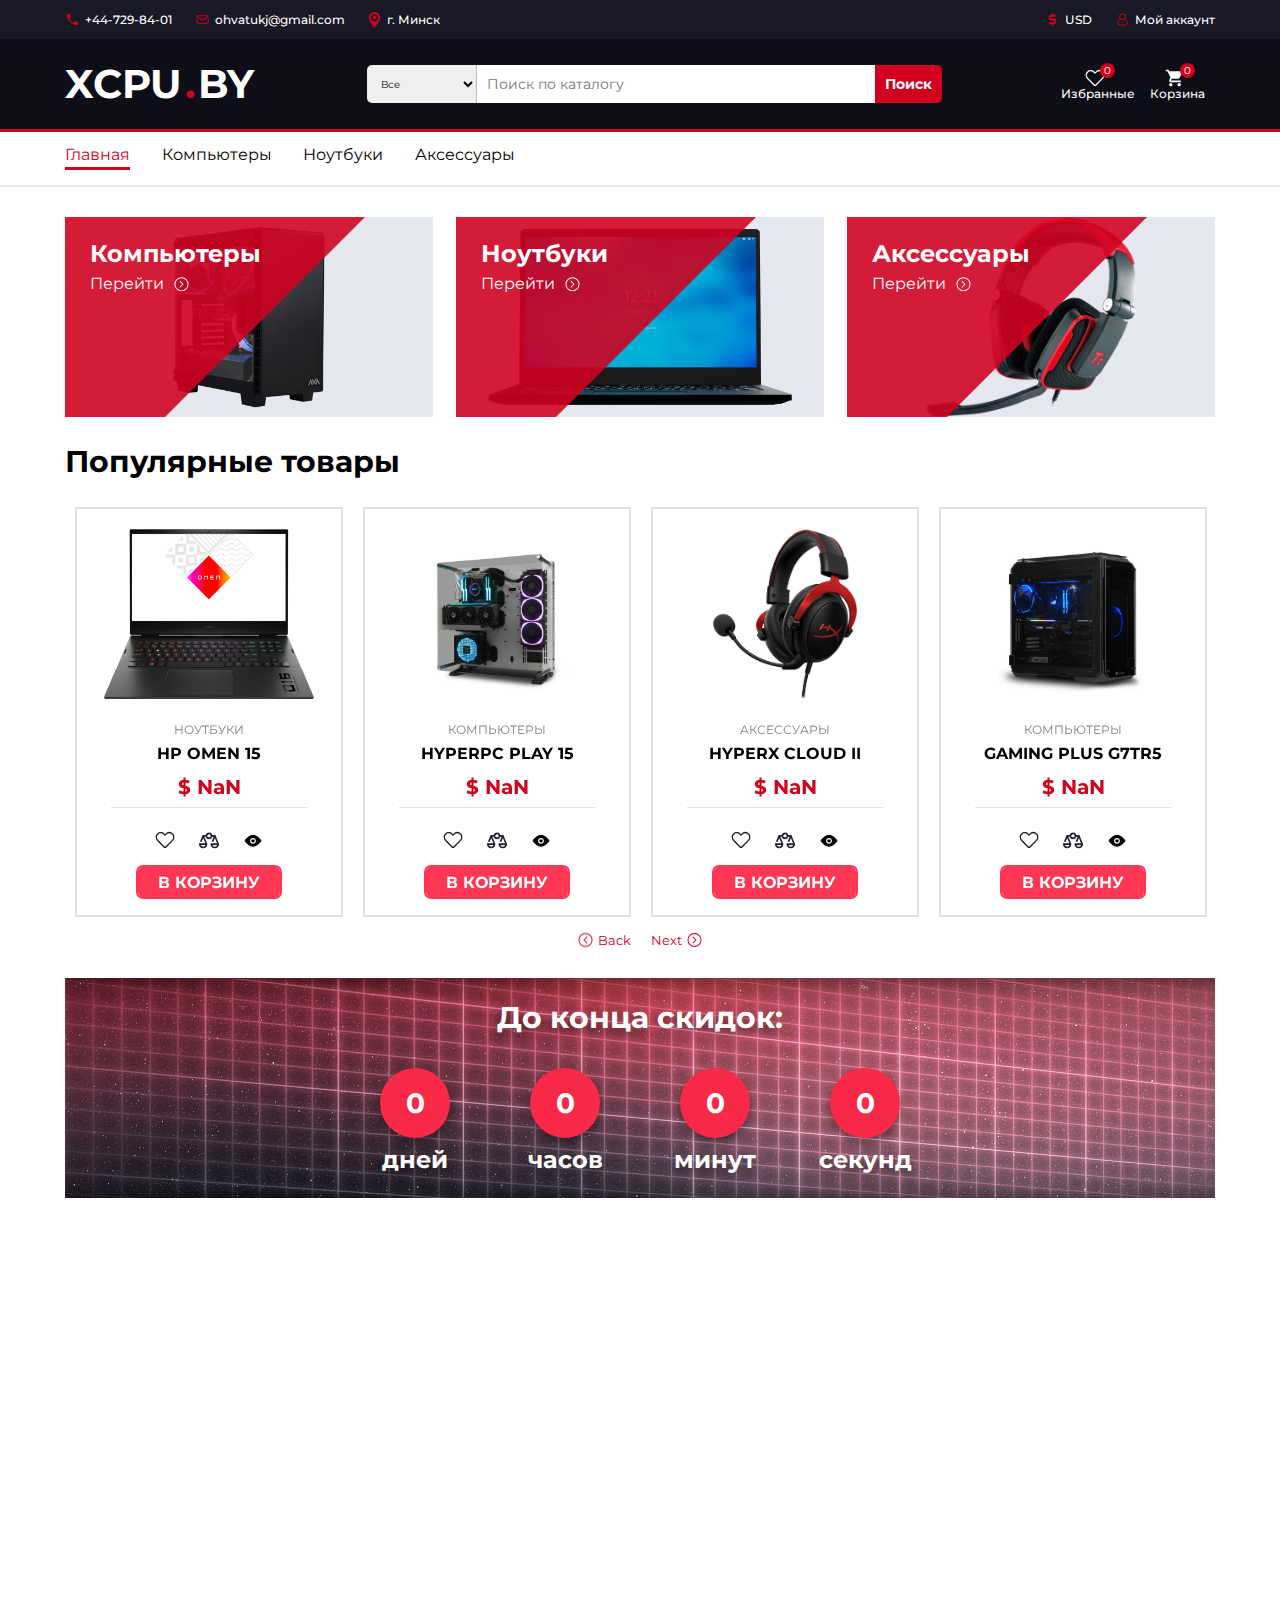
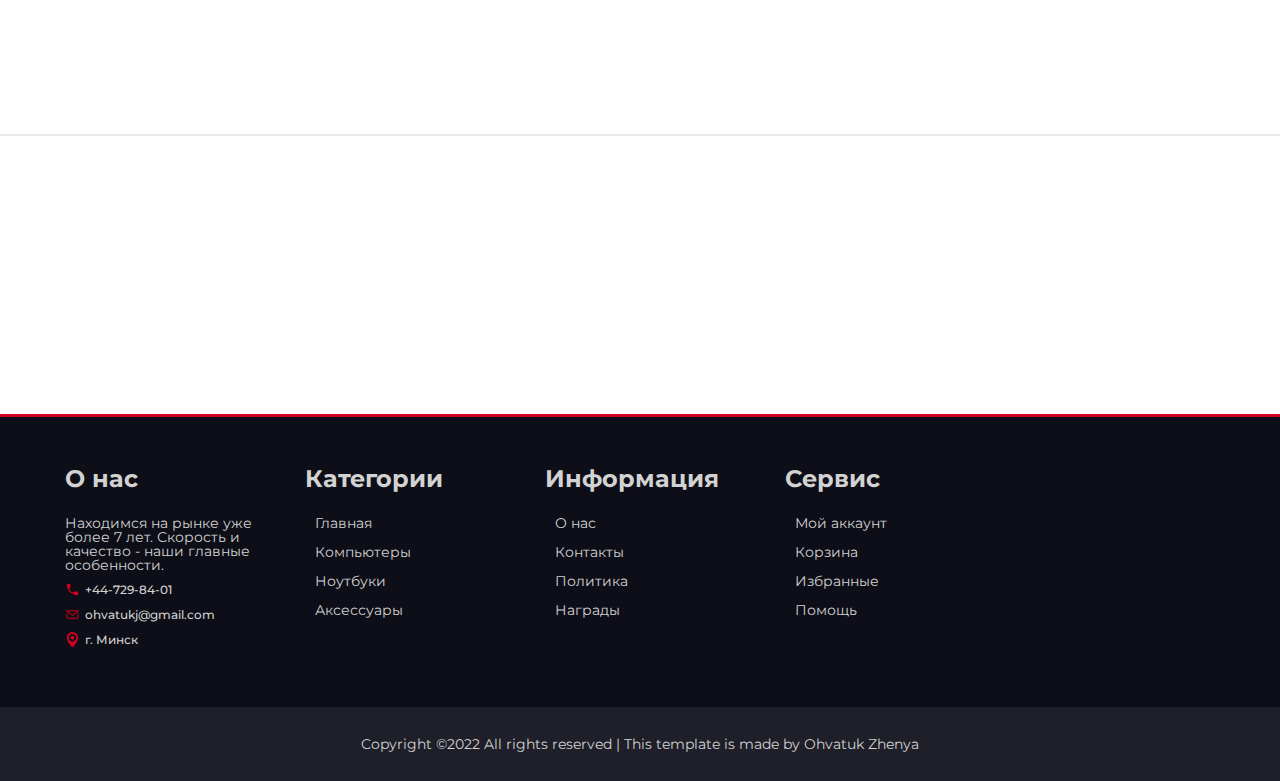
==== commit 085d2986: "currency changer" ====
--- a/index.html
+++ b/index.html
@@ -207,12 +207,12 @@
                             <img class="popular__img" src="img/omen15.png" alt="X">
                             <p class="popular__category">Ноутбуки</p>
                             <a href="#" class="popular__name">HP OMEN 15</a>
-                            <h1 class="popular__price">$1250</h1>
-                            <div class="popular__line"></div>
-                            <div class="popular__buttons">
-                                <a class="popular__favorite"><img src="svg/favorite_heart_like_likes_love_icon(black).svg" alt="X"></a>
-                                <a class="popular__compare"><img src="svg/compare_icon(black).svg" alt="X"></a>
-                                <a class="popular__view"><img src="svg/eye_icon(black).svg" alt="X"></a>
+                            <h1 class="popular__price">$ 1250.00</h1>
+                            <div class="popular__line"></div>
+                            <div class="popular__buttons">
+                                <button class="popular__favorite"><img src="svg/favorite_heart_like_likes_love_icon(black).svg" alt="X"></button>
+                                <button class="popular__compare"><img src="svg/compare_icon(black).svg" alt="X"></button>
+                                <button class="popular__view"><img src="svg/eye_icon(black).svg" alt="X"></button>
                             </div>
                             <button id="to-cart">
                                 <img src="svg/cart_shopping_ic_icon(red).svg" alt="">
@@ -223,12 +223,12 @@
                             <img class="popular__img" src="img/products/1.jpg" alt="X">
                             <p class="popular__category">Компьютеры</p>
                             <a href="#" class="popular__name">HYPERPC PLAY 15</a>
-                            <h1 class="popular__price">$4000</h1>
-                            <div class="popular__line"></div>
-                            <div class="popular__buttons">
-                                <a class="popular__favorite"><img src="svg/favorite_heart_like_likes_love_icon(black).svg" alt="X"></a>
-                                <a class="popular__compare"><img src="svg/compare_icon(black).svg" alt="X"></a>
-                                <a class="popular__view"><img src="svg/eye_icon(black).svg" alt="X"></a>
+                            <h1 class="popular__price">$ 4000.00</h1>
+                            <div class="popular__line"></div>
+                            <div class="popular__buttons">
+                                <button class="popular__favorite"><img src="svg/favorite_heart_like_likes_love_icon(black).svg" alt="X"></button>
+                                <button class="popular__compare"><img src="svg/compare_icon(black).svg" alt="X"></button>
+                                <button class="popular__view"><img src="svg/eye_icon(black).svg" alt="X"></button>
                             </div>
                             <button id="to-cart">
                                 <img src="svg/cart_shopping_ic_icon(red).svg" alt="">
@@ -239,12 +239,12 @@
                             <img class="popular__img" src="img/hyperxCloudii.jpg" alt="X">
                             <p class="popular__category">Аксессуары</p>
                             <a href="#" class="popular__name">HYPERX CLOUD II</a>
-                            <h1 class="popular__price">$99</h1>
-                            <div class="popular__line"></div>
-                            <div class="popular__buttons">
-                                <a class="popular__favorite"><img src="svg/favorite_heart_like_likes_love_icon(black).svg" alt="X"></a>
-                                <a class="popular__compare"><img src="svg/compare_icon(black).svg" alt="X"></a>
-                                <a class="popular__view"><img src="svg/eye_icon(black).svg" alt="X"></a>
+                            <h1 class="popular__price">$ 99.00</h1>
+                            <div class="popular__line"></div>
+                            <div class="popular__buttons">
+                                <button class="popular__favorite"><img src="svg/favorite_heart_like_likes_love_icon(black).svg" alt="X"></button>
+                                <button class="popular__compare"><img src="svg/compare_icon(black).svg" alt="X"></button>
+                                <button class="popular__view"><img src="svg/eye_icon(black).svg" alt="X"></button>
                             </div>
                             <button id="to-cart">
                                 <img src="svg/cart_shopping_ic_icon(red).svg" alt="">
@@ -255,12 +255,12 @@
                             <img class="popular__img" src="img/products/2.jpg" alt="X">
                             <p class="popular__category">Компьютеры</p>
                             <a href="#" class="popular__name">GAMING PLUS G7TR5</a>
-                            <h1 class="popular__price">$2500</h1>
-                            <div class="popular__line"></div>
-                            <div class="popular__buttons">
-                                <a class="popular__favorite"><img src="svg/favorite_heart_like_likes_love_icon(black).svg" alt="X"></a>
-                                <a class="popular__compare"><img src="svg/compare_icon(black).svg" alt="X"></a>
-                                <a class="popular__view"><img src="svg/eye_icon(black).svg" alt="X"></a>
+                            <h1 class="popular__price">$ 2500.00</h1>
+                            <div class="popular__line"></div>
+                            <div class="popular__buttons">
+                                <button class="popular__favorite"><img src="svg/favorite_heart_like_likes_love_icon(black).svg" alt="X"></button>
+                                <button class="popular__compare"><img src="svg/compare_icon(black).svg" alt="X"></button>
+                                <button class="popular__view"><img src="svg/eye_icon(black).svg" alt="X"></button>
                             </div>
                             <button id="to-cart">
                                 <img src="svg/cart_shopping_ic_icon(red).svg" alt="">
@@ -271,12 +271,12 @@
                             <img class="popular__img" src="img/lenovoLegion.png" alt="X">
                             <p class="popular__category">Ноутбуки</p>
                             <a href="#" class="popular__name">LENOVO GAMING</a>
-                            <h1 class="popular__price">$950</h1>
-                            <div class="popular__line"></div>
-                            <div class="popular__buttons">
-                                <a class="popular__favorite"><img src="svg/favorite_heart_like_likes_love_icon(black).svg" alt="X"></a>
-                                <a class="popular__compare"><img src="svg/compare_icon(black).svg" alt="X"></a>
-                                <a class="popular__view"><img src="svg/eye_icon(black).svg" alt="X"></a>
+                            <h1 class="popular__price">$ 950.00</h1>
+                            <div class="popular__line"></div>
+                            <div class="popular__buttons">
+                                <button class="popular__favorite"><img src="svg/favorite_heart_like_likes_love_icon(black).svg" alt="X"></button>
+                                <button class="popular__compare"><img src="svg/compare_icon(black).svg" alt="X"></button>
+                                <button class="popular__view"><img src="svg/eye_icon(black).svg" alt="X"></button>
                             </div>
                             <button id="to-cart">
                                 <img src="svg/cart_shopping_ic_icon(red).svg" alt="">
@@ -287,12 +287,12 @@
                             <img class="popular__img" src="img/products/3.jpg" alt="X">
                             <p class="popular__category">Компьютеры</p>
                             <a href="#" class="popular__name">HYPERPC INVADER</a>
-                            <h1 class="popular__price">$3050</h1>
-                            <div class="popular__line"></div>
-                            <div class="popular__buttons">
-                                <a class="popular__favorite"><img src="svg/favorite_heart_like_likes_love_icon(black).svg" alt="X"></a>
-                                <a class="popular__compare"><img src="svg/compare_icon(black).svg" alt="X"></a>
-                                <a class="popular__view"><img src="svg/eye_icon(black).svg" alt="X"></a>
+                            <h1 class="popular__price">$ 3050.00</h1>
+                            <div class="popular__line"></div>
+                            <div class="popular__buttons">
+                                <button class="popular__favorite"><img src="svg/favorite_heart_like_likes_love_icon(black).svg" alt="X"></button>
+                                <button class="popular__compare"><img src="svg/compare_icon(black).svg" alt="X"></button>
+                                <button class="popular__view"><img src="svg/eye_icon(black).svg" alt="X"></button>
                             </div>
                             <button id="to-cart">
                                 <img src="svg/cart_shopping_ic_icon(red).svg" alt="">
@@ -303,12 +303,12 @@
                             <img class="popular__img" src="img/razer-kraken-pro-v2-black-01-5cdbd4c024d61.jpg" alt="X">
                             <p class="popular__category">Аксессуары</p>
                             <a href="#" class="popular__name">RAZER KRAKEN PRO</a>
-                            <h1 class="popular__price">$120</h1>
-                            <div class="popular__line"></div>
-                            <div class="popular__buttons">
-                                <a class="popular__favorite"><img src="svg/favorite_heart_like_likes_love_icon(black).svg" alt="X"></a>
-                                <a class="popular__compare"><img src="svg/compare_icon(black).svg" alt="X"></a>
-                                <a class="popular__view"><img src="svg/eye_icon(black).svg" alt="X"></a>
+                            <h1 class="popular__price">$ 120.00</h1>
+                            <div class="popular__line"></div>
+                            <div class="popular__buttons">
+                                <button class="popular__favorite"><img src="svg/favorite_heart_like_likes_love_icon(black).svg" alt="X"></button>
+                                <button class="popular__compare"><img src="svg/compare_icon(black).svg" alt="X"></button>
+                                <button class="popular__view"><img src="svg/eye_icon(black).svg" alt="X"></button>
                             </div>
                             <button id="to-cart">
                                 <img src="svg/cart_shopping_ic_icon(red).svg" alt="">
@@ -319,12 +319,12 @@
                             <img class="popular__img" src="img/products/4.jpg" alt="X">
                             <p class="popular__category">Компьютеры</p>
                             <a href="#" class="popular__name">NANO PRO MAX</a>
-                            <h1 class="popular__price">$2250</h1>
-                            <div class="popular__line"></div>
-                            <div class="popular__buttons">
-                                <a class="popular__favorite"><img src="svg/favorite_heart_like_likes_love_icon(black).svg" alt="X"></a>
-                                <a class="popular__compare"><img src="svg/compare_icon(black).svg" alt="X"></a>
-                                <a class="popular__view"><img src="svg/eye_icon(black).svg" alt="X"></a>
+                            <h1 class="popular__price">$ 2250.00</h1>
+                            <div class="popular__line"></div>
+                            <div class="popular__buttons">
+                                <button class="popular__favorite"><img src="svg/favorite_heart_like_likes_love_icon(black).svg" alt="X"></button>
+                                <button class="popular__compare"><img src="svg/compare_icon(black).svg" alt="X"></button>
+                                <button class="popular__view"><img src="svg/eye_icon(black).svg" alt="X"></button>
                             </div>
                             <button id="to-cart">
                                 <img src="svg/cart_shopping_ic_icon(red).svg" alt="">
@@ -335,12 +335,12 @@
                             <img class="popular__img" src="img/g102.png" alt="X">
                             <p class="popular__category">Аксессуары</p>
                             <a href="#" class="popular__name">LOGITECH G102</a>
-                            <h1 class="popular__price">$40</h1>
-                            <div class="popular__line"></div>
-                            <div class="popular__buttons">
-                                <a class="popular__favorite"><img src="svg/favorite_heart_like_likes_love_icon(black).svg" alt="X"></a>
-                                <a class="popular__compare"><img src="svg/compare_icon(black).svg" alt="X"></a>
-                                <a class="popular__view"><img src="svg/eye_icon(black).svg" alt="X"></a>
+                            <h1 class="popular__price">$ 39.90</h1>
+                            <div class="popular__line"></div>
+                            <div class="popular__buttons">
+                                <button class="popular__favorite"><img src="svg/favorite_heart_like_likes_love_icon(black).svg" alt="X"></button>
+                                <button class="popular__compare"><img src="svg/compare_icon(black).svg" alt="X"></button>
+                                <button class="popular__view"><img src="svg/eye_icon(black).svg" alt="X"></button>
                             </div>
                             <button id="to-cart">
                                 <img src="svg/cart_shopping_ic_icon(red).svg" alt="">
@@ -351,12 +351,12 @@
                             <img class="popular__img" src="img/products/5.jpg" alt="X">
                             <p class="popular__category">Компьютеры</p>
                             <a href="#" class="popular__name">NANO X MAX</a>
-                            <h1 class="popular__price">$1000</h1>
-                            <div class="popular__line"></div>
-                            <div class="popular__buttons">
-                                <a class="popular__favorite"><img src="svg/favorite_heart_like_likes_love_icon(black).svg" alt="X"></a>
-                                <a class="popular__compare"><img src="svg/compare_icon(black).svg" alt="X"></a>
-                                <a class="popular__view"><img src="svg/eye_icon(black).svg" alt="X"></a>
+                            <h1 class="popular__price">$ 999.90</h1>
+                            <div class="popular__line"></div>
+                            <div class="popular__buttons">
+                                <button class="popular__favorite"><img src="svg/favorite_heart_like_likes_love_icon(black).svg" alt="X"></button>
+                                <button class="popular__compare"><img src="svg/compare_icon(black).svg" alt="X"></button>
+                                <button class="popular__view"><img src="svg/eye_icon(black).svg" alt="X"></button>
                             </div>
                             <button id="to-cart">
                                 <img src="svg/cart_shopping_ic_icon(red).svg" alt="">
@@ -367,12 +367,12 @@
                             <img class="popular__img" src="img/products/6.jpg" alt="X">
                             <p class="popular__category">Компьютеры</p>
                             <a href="#" class="popular__name">DYNAMIC PLATINUM</a>
-                            <h1 class="popular__price">$2500</h1>
-                            <div class="popular__line"></div>
-                            <div class="popular__buttons">
-                                <a class="popular__favorite"><img src="svg/favorite_heart_like_likes_love_icon(black).svg" alt="X"></a>
-                                <a class="popular__compare"><img src="svg/compare_icon(black).svg" alt="X"></a>
-                                <a class="popular__view"><img src="svg/eye_icon(black).svg" alt="X"></a>
+                            <h1 class="popular__price">$ 2500.00</h1>
+                            <div class="popular__line"></div>
+                            <div class="popular__buttons">
+                                <button class="popular__favorite"><img src="svg/favorite_heart_like_likes_love_icon(black).svg" alt="X"></button>
+                                <button class="popular__compare"><img src="svg/compare_icon(black).svg" alt="X"></button>
+                                <button class="popular__view"><img src="svg/eye_icon(black).svg" alt="X"></button>
                             </div>
                             <button id="to-cart">
                                 <img src="svg/cart_shopping_ic_icon(red).svg" alt="">
@@ -383,12 +383,12 @@
                             <img class="popular__img" src="img/lenovoLegion5.jpg" alt="X">
                             <p class="popular__category">Ноутбуки</p>
                             <a href="#" class="popular__name">LENOVO LEGION 5</a>
-                            <h1 class="popular__price">$1500</h1>
-                            <div class="popular__line"></div>
-                            <div class="popular__buttons">
-                                <a class="popular__favorite"><img src="svg/favorite_heart_like_likes_love_icon(black).svg" alt="X"></a>
-                                <a class="popular__compare"><img src="svg/compare_icon(black).svg" alt="X"></a>
-                                <a class="popular__view"><img src="svg/eye_icon(black).svg" alt="X"></a>
+                            <h1 class="popular__price">$ 1500.00</h1>
+                            <div class="popular__line"></div>
+                            <div class="popular__buttons">
+                                <button class="popular__favorite"><img src="svg/favorite_heart_like_likes_love_icon(black).svg" alt="X"></button>
+                                <button class="popular__compare"><img src="svg/compare_icon(black).svg" alt="X"></button>
+                                <button class="popular__view"><img src="svg/eye_icon(black).svg" alt="X"></button>
                             </div>
                             <button id="to-cart">
                                 <img src="svg/cart_shopping_ic_icon(red).svg" alt="">
@@ -399,12 +399,12 @@
                             <img class="popular__img" src="img/products/7.jpg" alt="X">
                             <p class="popular__category">Компьютеры</p>
                             <a href="#" class="popular__name">DYNAMIC MAX</a>
-                            <h1 class="popular__price">$3000</h1>
-                            <div class="popular__line"></div>
-                            <div class="popular__buttons">
-                                <a class="popular__favorite"><img src="svg/favorite_heart_like_likes_love_icon(black).svg" alt="X"></a>
-                                <a class="popular__compare"><img src="svg/compare_icon(black).svg" alt="X"></a>
-                                <a class="popular__view"><img src="svg/eye_icon(black).svg" alt="X"></a>
+                            <h1 class="popular__price">$ 3000.00</h1>
+                            <div class="popular__line"></div>
+                            <div class="popular__buttons">
+                                <button class="popular__favorite"><img src="svg/favorite_heart_like_likes_love_icon(black).svg" alt="X"></button>
+                                <button class="popular__compare"><img src="svg/compare_icon(black).svg" alt="X"></button>
+                                <button class="popular__view"><img src="svg/eye_icon(black).svg" alt="X"></button>
                             </div>
                             <button id="to-cart">
                                 <img src="svg/cart_shopping_ic_icon(red).svg" alt="">
@@ -453,12 +453,12 @@
                             <img class="popular__img" src="img/products/GAA.01066_1.jpg" alt="X">
                             <p class="popular__category">Аксессуары</p>
                             <a href="#" class="popular__name">HYPERX GAA-01</a>
-                            <h1 class="popular__price">$150</h1>
-                            <div class="popular__line"></div>
-                            <div class="popular__buttons">
-                                <a class="popular__favorite"><img src="svg/favorite_heart_like_likes_love_icon(black).svg" alt="X"></a>
-                                <a class="popular__compare"><img src="svg/compare_icon(black).svg" alt="X"></a>
-                                <a class="popular__view"><img src="svg/eye_icon(black).svg" alt="X"></a>
+                            <h1 class="popular__price">$ 149.90</h1>
+                            <div class="popular__line"></div>
+                            <div class="popular__buttons">
+                                <button class="popular__favorite"><img src="svg/favorite_heart_like_likes_love_icon(black).svg" alt="X"></button>
+                                <button class="popular__compare"><img src="svg/compare_icon(black).svg" alt="X"></button>
+                                <button class="popular__view"><img src="svg/eye_icon(black).svg" alt="X"></button>
                             </div>
                             <button id="to-cart">
                                 <img src="svg/cart_shopping_ic_icon(red).svg" alt="">
@@ -469,12 +469,12 @@
                             <img class="popular__img" src="img/products/hyperx_pulsefire_FPS_pro.jpg" alt="X">
                             <p class="popular__category">Аксессуары</p>
                             <a href="#" class="popular__name">HYPERPX PULSEFIRE PRO</a>
-                            <h1 class="popular__price">$120</h1>
-                            <div class="popular__line"></div>
-                            <div class="popular__buttons">
-                                <a class="popular__favorite"><img src="svg/favorite_heart_like_likes_love_icon(black).svg" alt="X"></a>
-                                <a class="popular__compare"><img src="svg/compare_icon(black).svg" alt="X"></a>
-                                <a class="popular__view"><img src="svg/eye_icon(black).svg" alt="X"></a>
+                            <h1 class="popular__price">$ 119.90</h1>
+                            <div class="popular__line"></div>
+                            <div class="popular__buttons">
+                                <button class="popular__favorite"><img src="svg/favorite_heart_like_likes_love_icon(black).svg" alt="X"></button>
+                                <button class="popular__compare"><img src="svg/compare_icon(black).svg" alt="X"></button>
+                                <button class="popular__view"><img src="svg/eye_icon(black).svg" alt="X"></button>
                             </div>
                             <button id="to-cart">
                                 <img src="svg/cart_shopping_ic_icon(red).svg" alt="">
@@ -485,12 +485,12 @@
                             <img class="popular__img" src="img/products/resistance-striker-gaming-laptop-with-gtx-1050-ti.png" alt="X">
                             <p class="popular__category">Ноутбуки</p>
                             <a href="#" class="popular__name">RESISTANCE STRIKE GAMING</a>
-                            <h1 class="popular__price">$1600</h1>
-                            <div class="popular__line"></div>
-                            <div class="popular__buttons">
-                                <a class="popular__favorite"><img src="svg/favorite_heart_like_likes_love_icon(black).svg" alt="X"></a>
-                                <a class="popular__compare"><img src="svg/compare_icon(black).svg" alt="X"></a>
-                                <a class="popular__view"><img src="svg/eye_icon(black).svg" alt="X"></a>
+                            <h1 class="popular__price">$ 1600.00</h1>
+                            <div class="popular__line"></div>
+                            <div class="popular__buttons">
+                                <button class="popular__favorite"><img src="svg/favorite_heart_like_likes_love_icon(black).svg" alt="X"></button>
+                                <button class="popular__compare"><img src="svg/compare_icon(black).svg" alt="X"></button>
+                                <button class="popular__view"><img src="svg/eye_icon(black).svg" alt="X"></button>
                             </div>
                             <button id="to-cart">
                                 <img src="svg/cart_shopping_ic_icon(red).svg" alt="">
@@ -501,12 +501,12 @@
                             <img class="popular__img" src="img/products/m901w-3-keyboard-white-gaming-png-transparent-png.png" alt="X">
                             <p class="popular__category">Аксессуары</p>
                             <a href="#" class="popular__name">M901W-3 KEYBOARD</a>
-                            <h1 class="popular__price">$150</h1>
-                            <div class="popular__line"></div>
-                            <div class="popular__buttons">
-                                <a class="popular__favorite"><img src="svg/favorite_heart_like_likes_love_icon(black).svg" alt="X"></a>
-                                <a class="popular__compare"><img src="svg/compare_icon(black).svg" alt="X"></a>
-                                <a class="popular__view"><img src="svg/eye_icon(black).svg" alt="X"></a>
+                            <h1 class="popular__price">$ 150.00</h1>
+                            <div class="popular__line"></div>
+                            <div class="popular__buttons">
+                                <button class="popular__favorite"><img src="svg/favorite_heart_like_likes_love_icon(black).svg" alt="X"></button>
+                                <button class="popular__compare"><img src="svg/compare_icon(black).svg" alt="X"></button>
+                                <button class="popular__view"><img src="svg/eye_icon(black).svg" alt="X"></button>
                             </div>
                             <button id="to-cart">
                                 <img src="svg/cart_shopping_ic_icon(red).svg" alt="">
@@ -517,12 +517,12 @@
                             <img class="popular__img" src="img/products/hyperx-pulsefire-surge.png" alt="X">
                             <p class="popular__category">Аксессуары</p>
                             <a href="#" class="popular__name">HYPERPX PULSEFIRE SURGE</a>
-                            <h1 class="popular__price">$90</h1>
-                            <div class="popular__line"></div>
-                            <div class="popular__buttons">
-                                <a class="popular__favorite"><img src="svg/favorite_heart_like_likes_love_icon(black).svg" alt="X"></a>
-                                <a class="popular__compare"><img src="svg/compare_icon(black).svg" alt="X"></a>
-                                <a class="popular__view"><img src="svg/eye_icon(black).svg" alt="X"></a>
+                            <h1 class="popular__price">$ 89.90</h1>
+                            <div class="popular__line"></div>
+                            <div class="popular__buttons">
+                                <button class="popular__favorite"><img src="svg/favorite_heart_like_likes_love_icon(black).svg" alt="X"></button>
+                                <button class="popular__compare"><img src="svg/compare_icon(black).svg" alt="X"></button>
+                                <button class="popular__view"><img src="svg/eye_icon(black).svg" alt="X"></button>
                             </div>
                             <button id="to-cart">
                                 <img src="svg/cart_shopping_ic_icon(red).svg" alt="">
@@ -533,12 +533,12 @@
                             <img class="popular__img" src="img/products/ROG-Strix-G-G531gd-GTX1050.png" alt="X">
                             <p class="popular__category">Ноутбуки</p>
                             <a href="#" class="popular__name">ROG STRIX G531GD</a>
-                            <h1 class="popular__price">$800</h1>
-                            <div class="popular__line"></div>
-                            <div class="popular__buttons">
-                                <a class="popular__favorite"><img src="svg/favorite_heart_like_likes_love_icon(black).svg" alt="X"></a>
-                                <a class="popular__compare"><img src="svg/compare_icon(black).svg" alt="X"></a>
-                                <a class="popular__view"><img src="svg/eye_icon(black).svg" alt="X"></a>
+                            <h1 class="popular__price">$ 800.00</h1>
+                            <div class="popular__line"></div>
+                            <div class="popular__buttons">
+                                <button class="popular__favorite"><img src="svg/favorite_heart_like_likes_love_icon(black).svg" alt="X"></button>
+                                <button class="popular__compare"><img src="svg/compare_icon(black).svg" alt="X"></button>
+                                <button class="popular__view"><img src="svg/eye_icon(black).svg" alt="X"></button>
                             </div>
                             <button id="to-cart">
                                 <img src="svg/cart_shopping_ic_icon(red).svg" alt="">
@@ -549,12 +549,12 @@
                             <img class="popular__img" src="img/products/razer-seiren-elite-professional-grade-usb-black-microphone-microphone.png" alt="X">
                             <p class="popular__category">Аксессуары</p>
                             <a href="#" class="popular__name">RAZER SEIREN PRO</a>
-                            <h1 class="popular__price">$250</h1>
-                            <div class="popular__line"></div>
-                            <div class="popular__buttons">
-                                <a class="popular__favorite"><img src="svg/favorite_heart_like_likes_love_icon(black).svg" alt="X"></a>
-                                <a class="popular__compare"><img src="svg/compare_icon(black).svg" alt="X"></a>
-                                <a class="popular__view"><img src="svg/eye_icon(black).svg" alt="X"></a>
+                            <h1 class="popular__price">$ 250.00</h1>
+                            <div class="popular__line"></div>
+                            <div class="popular__buttons">
+                                <button class="popular__favorite"><img src="svg/favorite_heart_like_likes_love_icon(black).svg" alt="X"></button>
+                                <button class="popular__compare"><img src="svg/compare_icon(black).svg" alt="X"></button>
+                                <button class="popular__view"><img src="svg/eye_icon(black).svg" alt="X"></button>
                             </div>
                             <button id="to-cart">
                                 <img src="svg/cart_shopping_ic_icon(red).svg" alt="">
@@ -565,12 +565,12 @@
                             <img class="popular__img" src="img/products/logitech_G_G432_portatil_gaming_negro_azul_02_ad_l.jpg" alt="X">
                             <p class="popular__category">Аксессуары</p>
                             <a href="#" class="popular__name">LOGITECH G432</a>
-                            <h1 class="popular__price">$170</h1>
-                            <div class="popular__line"></div>
-                            <div class="popular__buttons">
-                                <a class="popular__favorite"><img src="svg/favorite_heart_like_likes_love_icon(black).svg" alt="X"></a>
-                                <a class="popular__compare"><img src="svg/compare_icon(black).svg" alt="X"></a>
-                                <a class="popular__view"><img src="svg/eye_icon(black).svg" alt="X"></a>
+                            <h1 class="popular__price">$ 170.00</h1>
+                            <div class="popular__line"></div>
+                            <div class="popular__buttons">
+                                <button class="popular__favorite"><img src="svg/favorite_heart_like_likes_love_icon(black).svg" alt="X"></button>
+                                <button class="popular__compare"><img src="svg/compare_icon(black).svg" alt="X"></button>
+                                <button class="popular__view"><img src="svg/eye_icon(black).svg" alt="X"></button>
                             </div>
                             <button id="to-cart">
                                 <img src="svg/cart_shopping_ic_icon(red).svg" alt="">
@@ -581,12 +581,12 @@
                             <img class="popular__img" src="img/products/razer-blackwidow-chroma-gaming.png" alt="X">
                             <p class="popular__category">Аксессуары</p>
                             <a href="#" class="popular__name">RAZER BLACKWIDOW</a>
-                            <h1 class="popular__price">$80</h1>
-                            <div class="popular__line"></div>
-                            <div class="popular__buttons">
-                                <a class="popular__favorite"><img src="svg/favorite_heart_like_likes_love_icon(black).svg" alt="X"></a>
-                                <a class="popular__compare"><img src="svg/compare_icon(black).svg" alt="X"></a>
-                                <a class="popular__view"><img src="svg/eye_icon(black).svg" alt="X"></a>
+                            <h1 class="popular__price">$ 80.00</h1>
+                            <div class="popular__line"></div>
+                            <div class="popular__buttons">
+                                <button class="popular__favorite"><img src="svg/favorite_heart_like_likes_love_icon(black).svg" alt="X"></button>
+                                <button class="popular__compare"><img src="svg/compare_icon(black).svg" alt="X"></button>
+                                <button class="popular__view"><img src="svg/eye_icon(black).svg" alt="X"></button>
                             </div>
                             <button id="to-cart">
                                 <img src="svg/cart_shopping_ic_icon(red).svg" alt="">
@@ -597,12 +597,12 @@
                             <img class="popular__img" src="img/products/MAONO-192.jpg" alt="X">
                             <p class="popular__category">Аксессуары</p>
                             <a href="#" class="popular__name">MAONA 192</a>
-                            <h1 class="popular__price">$90</h1>
-                            <div class="popular__line"></div>
-                            <div class="popular__buttons">
-                                <a class="popular__favorite"><img src="svg/favorite_heart_like_likes_love_icon(black).svg" alt="X"></a>
-                                <a class="popular__compare"><img src="svg/compare_icon(black).svg" alt="X"></a>
-                                <a class="popular__view"><img src="svg/eye_icon(black).svg" alt="X"></a>
+                            <h1 class="popular__price">$ 90.00</h1>
+                            <div class="popular__line"></div>
+                            <div class="popular__buttons">
+                                <button class="popular__favorite"><img src="svg/favorite_heart_like_likes_love_icon(black).svg" alt="X"></button>
+                                <button class="popular__compare"><img src="svg/compare_icon(black).svg" alt="X"></button>
+                                <button class="popular__view"><img src="svg/eye_icon(black).svg" alt="X"></button>
                             </div>
                             <button id="to-cart">
                                 <img src="svg/cart_shopping_ic_icon(red).svg" alt="">
--- a/css/style.css
+++ b/css/style.css
@@ -497,6 +497,7 @@
         padding: 10px;
         margin: 0 7px;
 
+        background-color: #ffffff;
         border: 1px solid #e4e7ed;
         transition: all 0.2s ease;
         cursor: pointer;
@@ -546,6 +547,16 @@
         color: #d2d2d2;
         text-align: center;
     }
+
+
+/* стили для полей ввода */
+.text-input {
+    padding: 5px;
+    background-color: #ffffff;
+    border: 1px solid #90909033;
+}
+.text-input:focus { border-color: #d2001f; }
+
 
 
 /* обозреватель товаров */
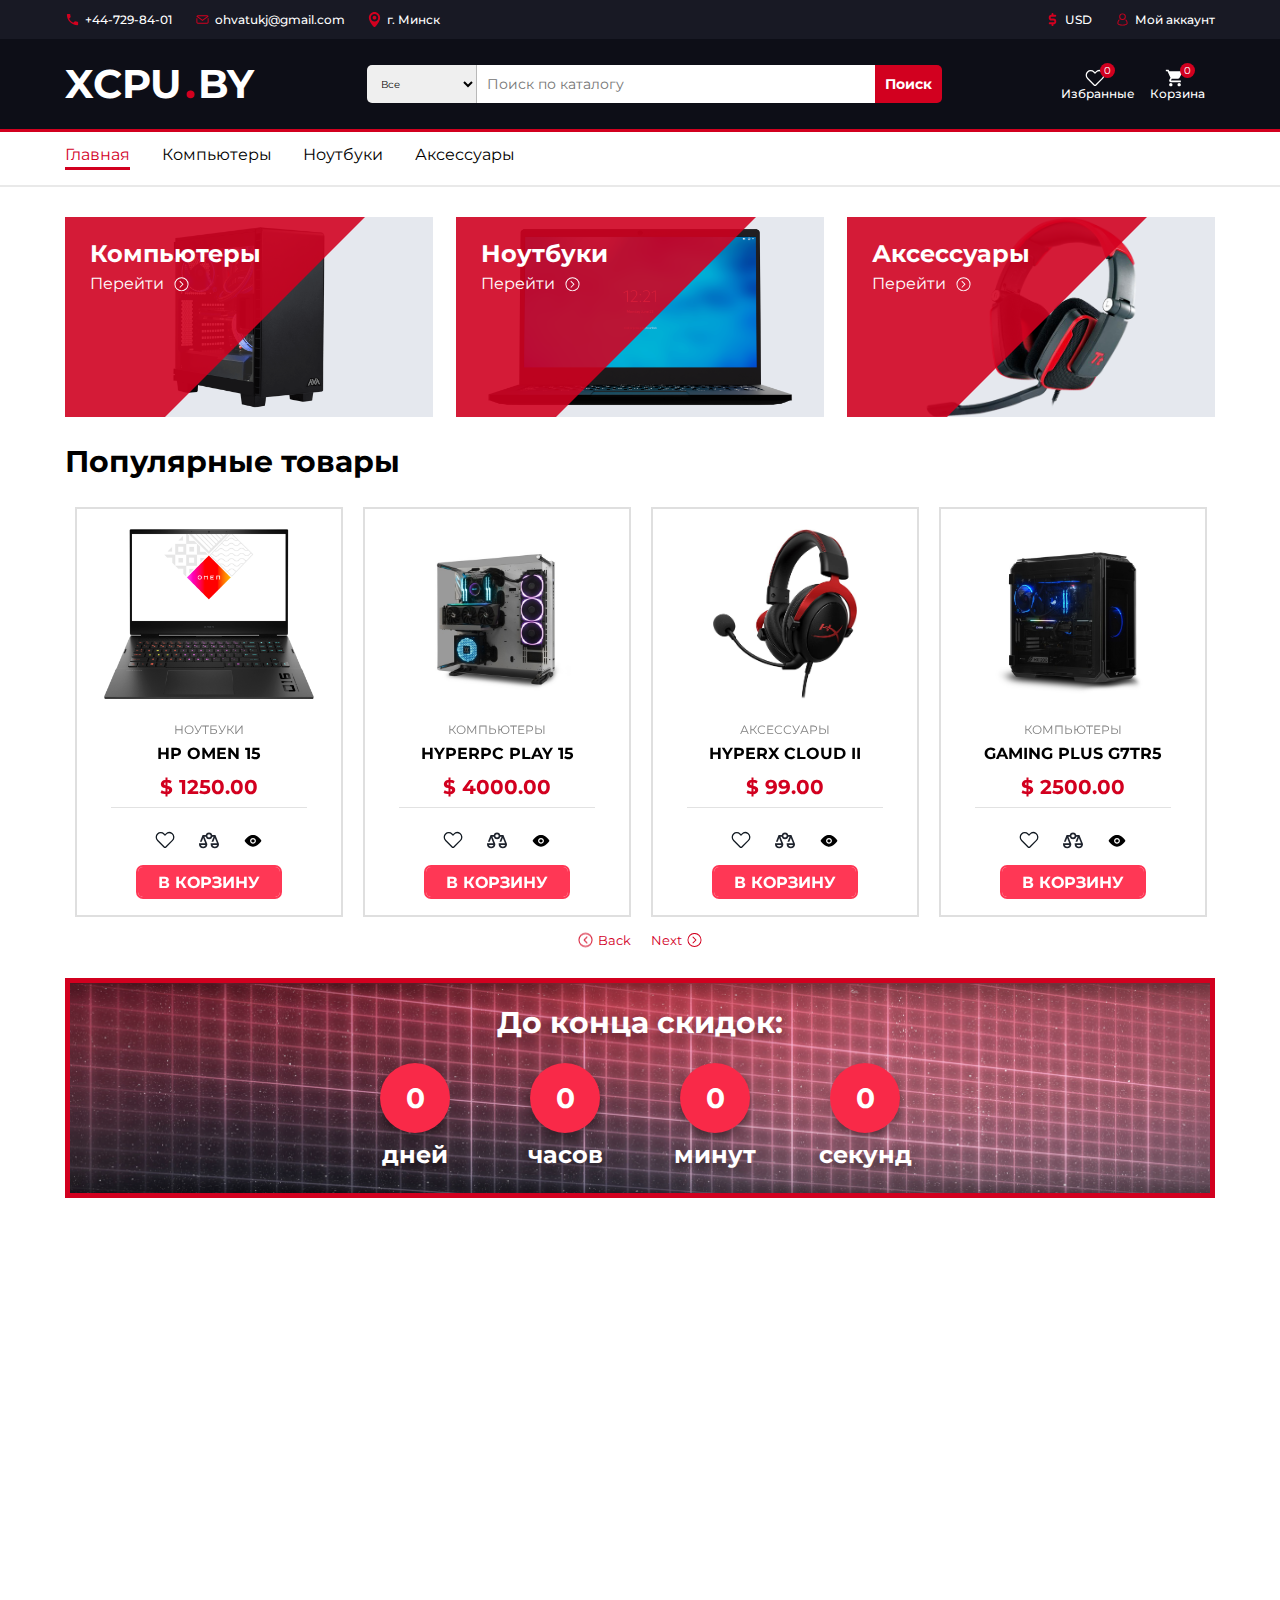
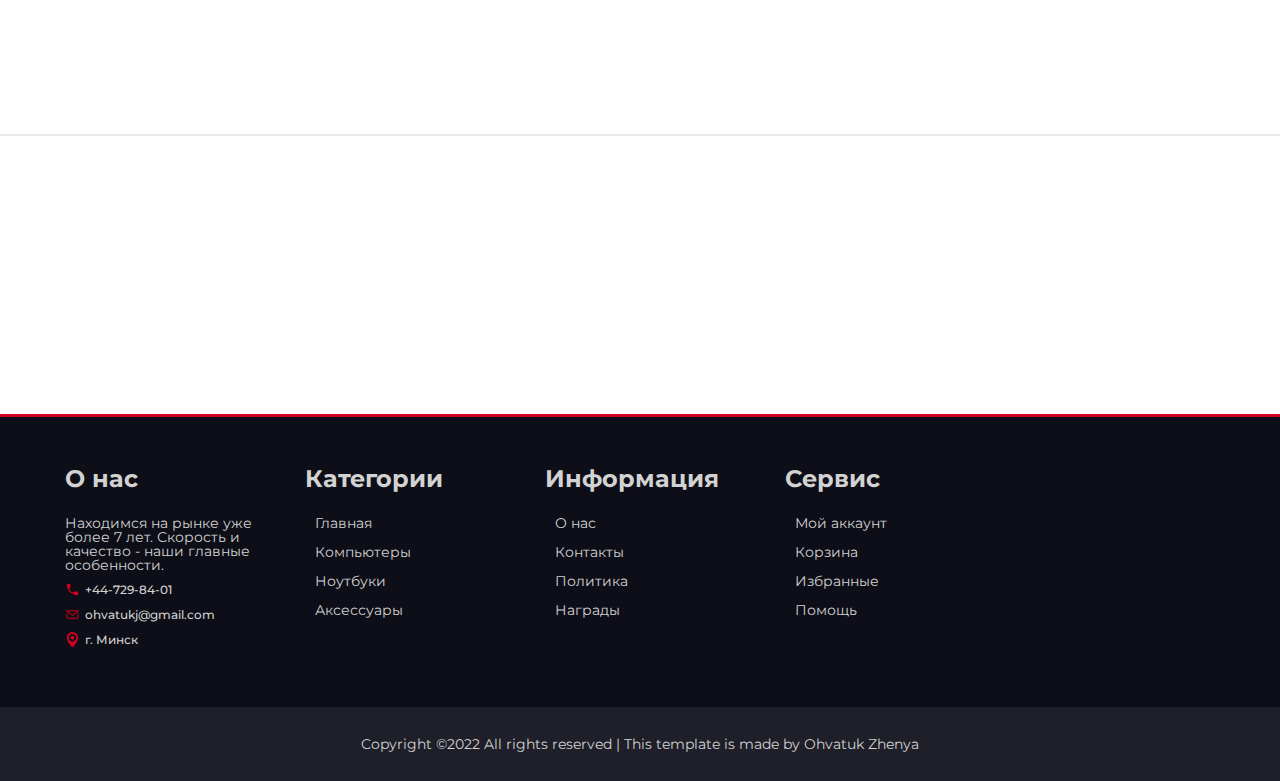
==== commit 357a0efc: "cart" ====
--- a/index.html
+++ b/index.html
@@ -14,6 +14,15 @@
     <link rel="stylesheet" href="css/style.css">
     <link rel="stylesheet" href="css/banner.css">
     <link rel="stylesheet" href="css/animations.css">
+    <!-- подключение скриптов -->
+    <!-- slick and JQUERY -->
+    <script type="text/javascript" src="//code.jquery.com/jquery-1.11.0.min.js" defer></script>
+    <script type="text/javascript" src="//code.jquery.com/jquery-migrate-1.2.1.min.js" defer></script>
+    <script src="slick/slick.min.js" defer></script>
+    <!-- мои скрипты -->
+    <script src="js/main.js" defer></script>
+    <script src="js/slick-settings.js" defer></script>
+    <script src="js/everyPage/mainPageScript.js" defer></script>
 </head>
 <body>
 
@@ -711,16 +720,5 @@
             <img src="svg/eye_none_icon.svg" alt="Товар не выбран">
         </div>
     </div>
-
-    <!-- подключение скриптов -->
-
-    <!-- slick and JQUERY -->
-    <script type="text/javascript" src="//code.jquery.com/jquery-1.11.0.min.js"></script>
-    <script type="text/javascript" src="//code.jquery.com/jquery-migrate-1.2.1.min.js"></script>
-    <script src="slick/slick.min.js"></script>
-    <!-- мои скрипты -->
-    <script src="js/main.js"></script>
-    <script src="js/slick-settings.js"></script>
-    <script src="js/everyPage/mainPageScript.js"></script>
 </body>
 </html>--- a/css/banner.css
+++ b/css/banner.css
@@ -15,11 +15,12 @@
     background-position: 50% 50%;
     background-repeat: no-repeat;
 
+    border: 5px solid #d2001f;
     user-select: none;
 }
     /* подклассы */
     .banner__text {
-        margin: 25px 0 35px;
+        margin: 25px 0;
         color: #ffffff;
         text-shadow: 0px 5px 10px rgba(0, 0, 0, 0.381);;
     }
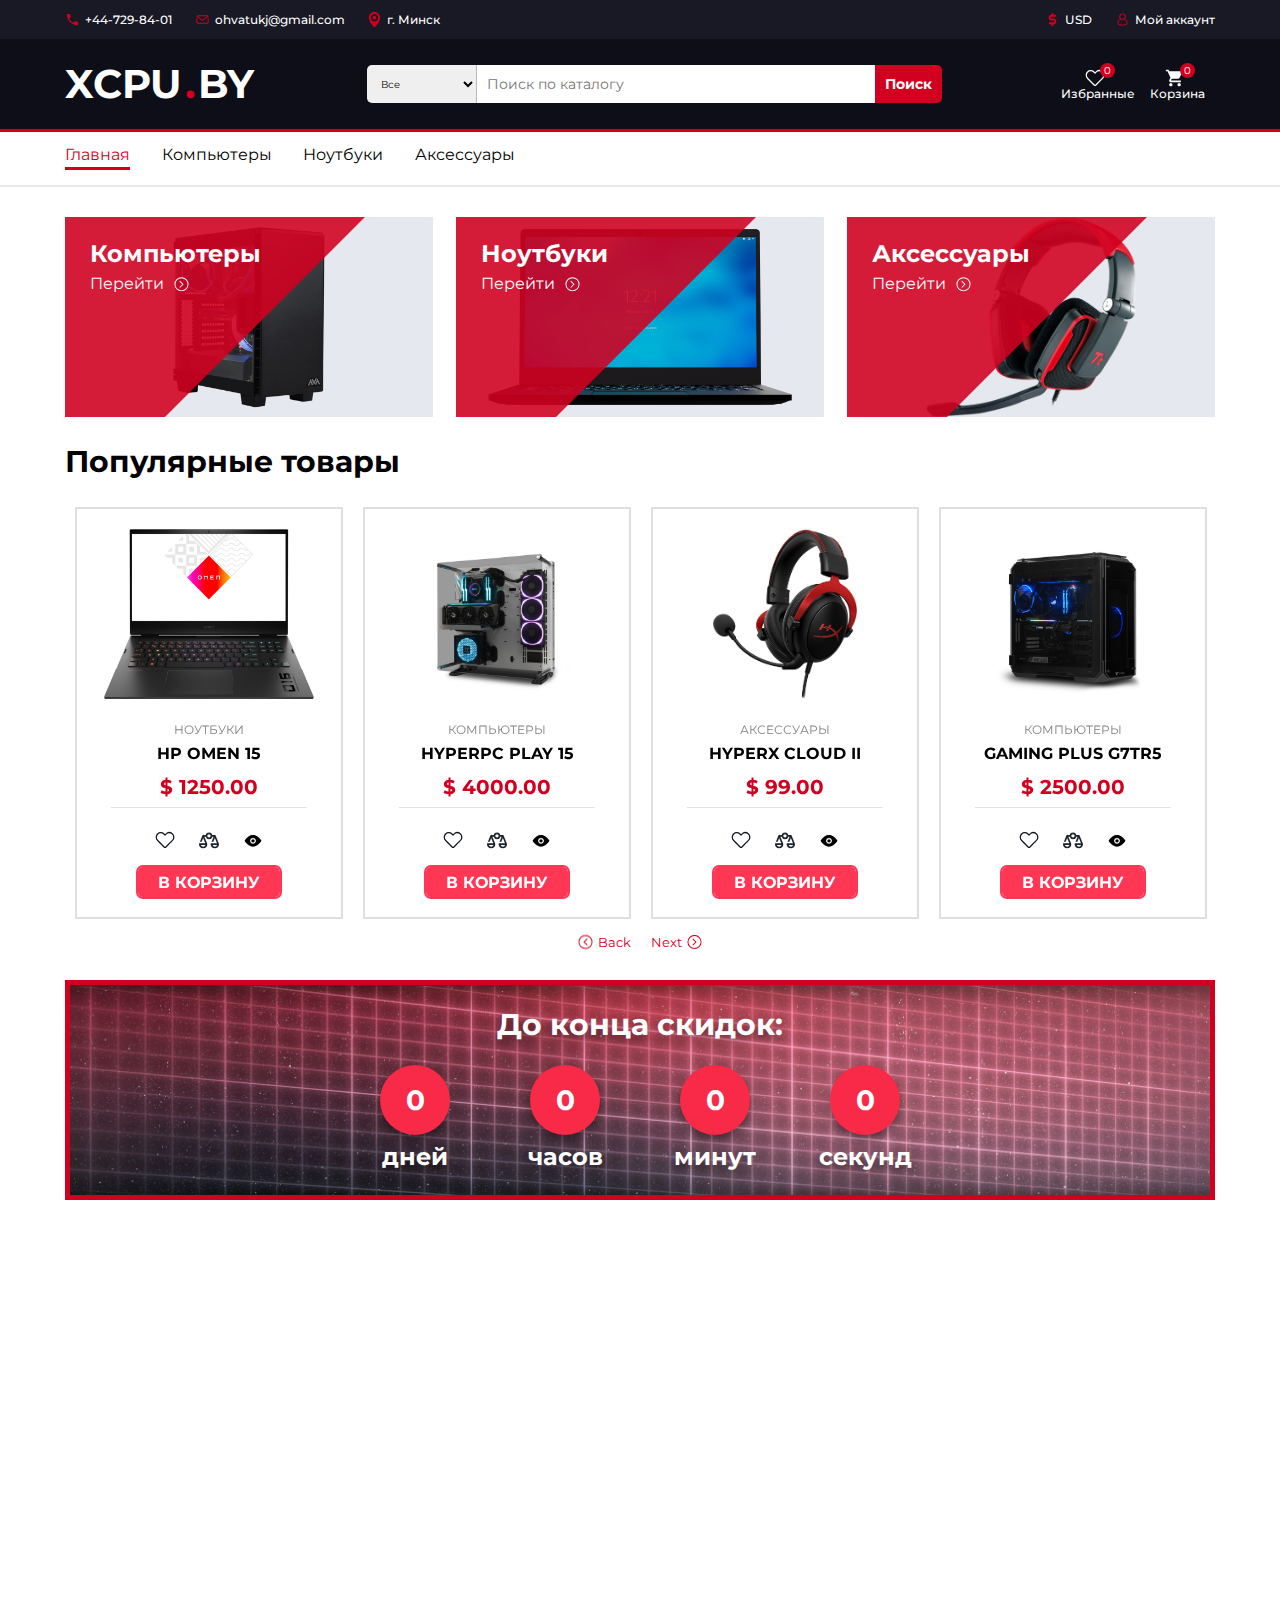
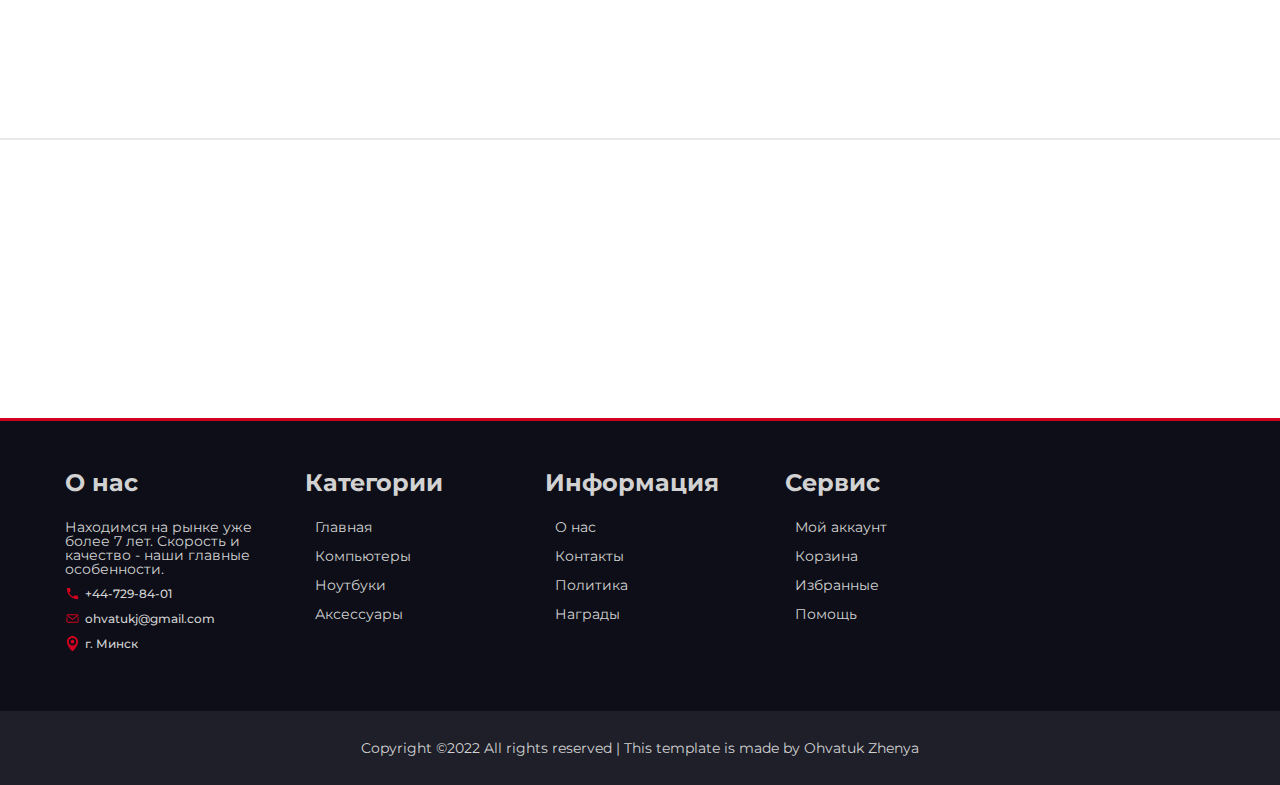
==== commit 8d01e5d5: "new pages" ====
--- a/index.html
+++ b/index.html
@@ -44,12 +44,12 @@
                                 <span class="item-text">+44-729-84-01</span>
                             </a>
 
-                            <a href="#" class="item-with-icon">
+                            <a href="mailto:ohvatukj@gmail.com" class="item-with-icon">
                                 <img class="item-icon" src="svg/email_letter_mail_icon.svg" alt="X">
                                 <span class="item-text">ohvatukj@gmail.com</span>
                             </a>
 
-                            <a href="#" class="item-with-icon">
+                            <a target="_blank"  href="https://www.google.com/maps/place/%D0%9C%D0%B8%D0%BD%D1%81%D0%BA/@53.8845585,27.4532859,11z/data=!3m1!4b1!4m5!3m4!1s0x46dbcfd35b1e6ad3:0xb61b853ddb570d9!8m2!3d53.9006011!4d27.558972!5m1!1e1?hl=ru-RU" class="item-with-icon">
                                 <img class="item-icon" src="svg/location_map_pin_gps_icon.svg" alt="X">
                                 <span class="item-text">г. Минск</span>
                             </a>
@@ -63,7 +63,7 @@
                                 <span class="item-text">USD</span>
                             </a>
 
-                            <a href="#" class="item-with-icon">
+                            <a href="https://github.com/SBViside" target="_blank" class="item-with-icon">
                                 <img class="item-icon" src="svg/user_users_icon.svg" alt="X">
                                 <span class="item-text">Мой аккаунт</span>
                             </a>
@@ -93,12 +93,12 @@
                         <!-- список желаний и корзина -->
                         <div class="header__wc">
                             <a id="wishlist" class="btn-logo">
-                                <div class="btn-counter"><span>0</span></div>
+                                <div class="btn-counter"><span id="fav-counter">0</span></div>
                                 <img class="item-icon" src="svg/heart_like_likes_love_icon.svg" alt="X">
                                 <span class="item-text">Избранные</span>
                             </a>
                             <a href="cart.html" id="cart" class="btn-logo">
-                                <div class="btn-counter"><span>0</span></div>
+                                <div class="btn-counter"><span id="cart-counter"></span></div>
                                 <img class="item-icon" src="svg/cart_shopping_ic_icon.svg" alt="X">
                                 <span class="item-text">Корзина</span>
                             </a>
@@ -134,7 +134,7 @@
                                     </a>
                                 </li>
                                 <li class="navigator__link">
-                                    <a href="#">
+                                    <a href="computers.html" onclick="document.open('computers.html')">
                                         <input id="computer-page" name="pages" type="radio">
                                         <label class="nav-btn" for="computer-page">
                                             <span class="nav-btn__text">Компьютеры</span>
@@ -143,7 +143,7 @@
                                     </a>
                                 </li>
                                 <li class="navigator__link">
-                                    <a href="#">
+                                    <a href="laptops.html" onclick="document.open('laptops.html')">
                                         <input id="laptop-page" name="pages" type="radio">
                                         <label class="nav-btn" for="laptop-page">
                                             <span class="nav-btn__text">Ноутбуки</span>
@@ -152,7 +152,7 @@
                                     </a>
                                 </li>
                                 <li class="navigator__link">
-                                    <a href="#">
+                                    <a href="other.html" onclick="document.open('other.html')">
                                         <input id="other-page" name="pages" type="radio">
                                         <label class="nav-btn" for="other-page">
                                             <span class="nav-btn__text">Аксессуары</span>
@@ -180,7 +180,7 @@
                     <div class="category-block animation-left">
                         <div class="block-content">
                             <h1 class="block-text">Компьютеры</h1>
-                            <a class="block-ref" href="#">Перейти</a>
+                            <a class="block-ref" href="computers.html">Перейти</a>
                         </div>
                         <img class="block-img" src="img/computer.png" alt="X">
                     </div>
@@ -188,7 +188,7 @@
                     <div class="category-block animation-bottom">
                         <div class="block-content">
                             <h1 class="block-text">Ноутбуки</h1>
-                            <a class="block-ref" href="#">Перейти</a>
+                            <a class="block-ref" href="laptops.html">Перейти</a>
                         </div>
                         <img class="block-img" src="img/laptop.png" alt="X">
                     </div>
@@ -196,7 +196,7 @@
                     <div class="category-block animation-right">
                         <div class="block-content">
                             <h1 class="block-text">Аксессуары</h1>
-                            <a class="block-ref" href="#">Перейти</a>
+                            <a class="block-ref" href="other.html">Перейти</a>
                         </div>
                         <img class="block-img" src="img/headphones.png" alt="X">
                     </div>
@@ -223,7 +223,7 @@
                                 <button class="popular__compare"><img src="svg/compare_icon(black).svg" alt="X"></button>
                                 <button class="popular__view"><img src="svg/eye_icon(black).svg" alt="X"></button>
                             </div>
-                            <button id="to-cart">
+                            <button class="to-cart">
                                 <img src="svg/cart_shopping_ic_icon(red).svg" alt="">
                                 В КОРЗИНУ
                             </button>
@@ -239,7 +239,7 @@
                                 <button class="popular__compare"><img src="svg/compare_icon(black).svg" alt="X"></button>
                                 <button class="popular__view"><img src="svg/eye_icon(black).svg" alt="X"></button>
                             </div>
-                            <button id="to-cart">
+                            <button class="to-cart">
                                 <img src="svg/cart_shopping_ic_icon(red).svg" alt="">
                                 В КОРЗИНУ
                             </button>
@@ -255,7 +255,7 @@
                                 <button class="popular__compare"><img src="svg/compare_icon(black).svg" alt="X"></button>
                                 <button class="popular__view"><img src="svg/eye_icon(black).svg" alt="X"></button>
                             </div>
-                            <button id="to-cart">
+                            <button class="to-cart">
                                 <img src="svg/cart_shopping_ic_icon(red).svg" alt="">
                                 В КОРЗИНУ
                             </button>
@@ -271,7 +271,7 @@
                                 <button class="popular__compare"><img src="svg/compare_icon(black).svg" alt="X"></button>
                                 <button class="popular__view"><img src="svg/eye_icon(black).svg" alt="X"></button>
                             </div>
-                            <button id="to-cart">
+                            <button class="to-cart">
                                 <img src="svg/cart_shopping_ic_icon(red).svg" alt="">
                                 В КОРЗИНУ
                             </button>
@@ -287,7 +287,7 @@
                                 <button class="popular__compare"><img src="svg/compare_icon(black).svg" alt="X"></button>
                                 <button class="popular__view"><img src="svg/eye_icon(black).svg" alt="X"></button>
                             </div>
-                            <button id="to-cart">
+                            <button class="to-cart">
                                 <img src="svg/cart_shopping_ic_icon(red).svg" alt="">
                                 В КОРЗИНУ
                             </button>
@@ -303,7 +303,7 @@
                                 <button class="popular__compare"><img src="svg/compare_icon(black).svg" alt="X"></button>
                                 <button class="popular__view"><img src="svg/eye_icon(black).svg" alt="X"></button>
                             </div>
-                            <button id="to-cart">
+                            <button class="to-cart">
                                 <img src="svg/cart_shopping_ic_icon(red).svg" alt="">
                                 В КОРЗИНУ
                             </button>
@@ -319,7 +319,7 @@
                                 <button class="popular__compare"><img src="svg/compare_icon(black).svg" alt="X"></button>
                                 <button class="popular__view"><img src="svg/eye_icon(black).svg" alt="X"></button>
                             </div>
-                            <button id="to-cart">
+                            <button class="to-cart">
                                 <img src="svg/cart_shopping_ic_icon(red).svg" alt="">
                                 В КОРЗИНУ
                             </button>
@@ -335,7 +335,7 @@
                                 <button class="popular__compare"><img src="svg/compare_icon(black).svg" alt="X"></button>
                                 <button class="popular__view"><img src="svg/eye_icon(black).svg" alt="X"></button>
                             </div>
-                            <button id="to-cart">
+                            <button class="to-cart">
                                 <img src="svg/cart_shopping_ic_icon(red).svg" alt="">
                                 В КОРЗИНУ
                             </button>
@@ -351,7 +351,7 @@
                                 <button class="popular__compare"><img src="svg/compare_icon(black).svg" alt="X"></button>
                                 <button class="popular__view"><img src="svg/eye_icon(black).svg" alt="X"></button>
                             </div>
-                            <button id="to-cart">
+                            <button class="to-cart">
                                 <img src="svg/cart_shopping_ic_icon(red).svg" alt="">
                                 В КОРЗИНУ
                             </button>
@@ -367,7 +367,7 @@
                                 <button class="popular__compare"><img src="svg/compare_icon(black).svg" alt="X"></button>
                                 <button class="popular__view"><img src="svg/eye_icon(black).svg" alt="X"></button>
                             </div>
-                            <button id="to-cart">
+                            <button class="to-cart">
                                 <img src="svg/cart_shopping_ic_icon(red).svg" alt="">
                                 В КОРЗИНУ
                             </button>
@@ -383,7 +383,7 @@
                                 <button class="popular__compare"><img src="svg/compare_icon(black).svg" alt="X"></button>
                                 <button class="popular__view"><img src="svg/eye_icon(black).svg" alt="X"></button>
                             </div>
-                            <button id="to-cart">
+                            <button class="to-cart">
                                 <img src="svg/cart_shopping_ic_icon(red).svg" alt="">
                                 В КОРЗИНУ
                             </button>
@@ -399,7 +399,7 @@
                                 <button class="popular__compare"><img src="svg/compare_icon(black).svg" alt="X"></button>
                                 <button class="popular__view"><img src="svg/eye_icon(black).svg" alt="X"></button>
                             </div>
-                            <button id="to-cart">
+                            <button class="to-cart">
                                 <img src="svg/cart_shopping_ic_icon(red).svg" alt="">
                                 В КОРЗИНУ
                             </button>
@@ -415,7 +415,7 @@
                                 <button class="popular__compare"><img src="svg/compare_icon(black).svg" alt="X"></button>
                                 <button class="popular__view"><img src="svg/eye_icon(black).svg" alt="X"></button>
                             </div>
-                            <button id="to-cart">
+                            <button class="to-cart">
                                 <img src="svg/cart_shopping_ic_icon(red).svg" alt="">
                                 В КОРЗИНУ
                             </button>
@@ -469,7 +469,7 @@
                                 <button class="popular__compare"><img src="svg/compare_icon(black).svg" alt="X"></button>
                                 <button class="popular__view"><img src="svg/eye_icon(black).svg" alt="X"></button>
                             </div>
-                            <button id="to-cart">
+                            <button class="to-cart">
                                 <img src="svg/cart_shopping_ic_icon(red).svg" alt="">
                                 В КОРЗИНУ
                             </button>
@@ -485,7 +485,7 @@
                                 <button class="popular__compare"><img src="svg/compare_icon(black).svg" alt="X"></button>
                                 <button class="popular__view"><img src="svg/eye_icon(black).svg" alt="X"></button>
                             </div>
-                            <button id="to-cart">
+                            <button class="to-cart">
                                 <img src="svg/cart_shopping_ic_icon(red).svg" alt="">
                                 В КОРЗИНУ
                             </button>
@@ -501,7 +501,7 @@
                                 <button class="popular__compare"><img src="svg/compare_icon(black).svg" alt="X"></button>
                                 <button class="popular__view"><img src="svg/eye_icon(black).svg" alt="X"></button>
                             </div>
-                            <button id="to-cart">
+                            <button class="to-cart">
                                 <img src="svg/cart_shopping_ic_icon(red).svg" alt="">
                                 В КОРЗИНУ
                             </button>
@@ -517,7 +517,7 @@
                                 <button class="popular__compare"><img src="svg/compare_icon(black).svg" alt="X"></button>
                                 <button class="popular__view"><img src="svg/eye_icon(black).svg" alt="X"></button>
                             </div>
-                            <button id="to-cart">
+                            <button class="to-cart">
                                 <img src="svg/cart_shopping_ic_icon(red).svg" alt="">
                                 В КОРЗИНУ
                             </button>
@@ -533,7 +533,7 @@
                                 <button class="popular__compare"><img src="svg/compare_icon(black).svg" alt="X"></button>
                                 <button class="popular__view"><img src="svg/eye_icon(black).svg" alt="X"></button>
                             </div>
-                            <button id="to-cart">
+                            <button class="to-cart">
                                 <img src="svg/cart_shopping_ic_icon(red).svg" alt="">
                                 В КОРЗИНУ
                             </button>
@@ -549,7 +549,7 @@
                                 <button class="popular__compare"><img src="svg/compare_icon(black).svg" alt="X"></button>
                                 <button class="popular__view"><img src="svg/eye_icon(black).svg" alt="X"></button>
                             </div>
-                            <button id="to-cart">
+                            <button class="to-cart">
                                 <img src="svg/cart_shopping_ic_icon(red).svg" alt="">
                                 В КОРЗИНУ
                             </button>
@@ -565,7 +565,7 @@
                                 <button class="popular__compare"><img src="svg/compare_icon(black).svg" alt="X"></button>
                                 <button class="popular__view"><img src="svg/eye_icon(black).svg" alt="X"></button>
                             </div>
-                            <button id="to-cart">
+                            <button class="to-cart">
                                 <img src="svg/cart_shopping_ic_icon(red).svg" alt="">
                                 В КОРЗИНУ
                             </button>
@@ -581,7 +581,7 @@
                                 <button class="popular__compare"><img src="svg/compare_icon(black).svg" alt="X"></button>
                                 <button class="popular__view"><img src="svg/eye_icon(black).svg" alt="X"></button>
                             </div>
-                            <button id="to-cart">
+                            <button class="to-cart">
                                 <img src="svg/cart_shopping_ic_icon(red).svg" alt="">
                                 В КОРЗИНУ
                             </button>
@@ -597,7 +597,7 @@
                                 <button class="popular__compare"><img src="svg/compare_icon(black).svg" alt="X"></button>
                                 <button class="popular__view"><img src="svg/eye_icon(black).svg" alt="X"></button>
                             </div>
-                            <button id="to-cart">
+                            <button class="to-cart">
                                 <img src="svg/cart_shopping_ic_icon(red).svg" alt="">
                                 В КОРЗИНУ
                             </button>
@@ -613,7 +613,7 @@
                                 <button class="popular__compare"><img src="svg/compare_icon(black).svg" alt="X"></button>
                                 <button class="popular__view"><img src="svg/eye_icon(black).svg" alt="X"></button>
                             </div>
-                            <button id="to-cart">
+                            <button class="to-cart">
                                 <img src="svg/cart_shopping_ic_icon(red).svg" alt="">
                                 В КОРЗИНУ
                             </button>
--- a/css/style.css
+++ b/css/style.css
@@ -290,7 +290,8 @@
         margin: 15px 10px;
         padding: 20px 10px;
 
-        height: 410px;
+        width: 186px;
+        min-height: 410px;
 
         position: relative;
         z-index: 2000;
@@ -316,7 +317,9 @@
             text-transform: uppercase;
         }
         .popular__name {
+            margin: 0 auto;
             margin-bottom: 15px;
+            /* height: 32px; */
             display: block;
 
             color: #000000;
@@ -366,7 +369,7 @@
         }
 
 /* в корзину (кнопка) */
-    #to-cart {
+    .to-cart {
         padding: 0 10px;
         margin: 10px auto 0;
         height: 30px;
@@ -385,19 +388,28 @@
         border-radius: 5px;
         transition: all 0.15s linear;
     }
-    #to-cart:hover {
+    .to-cart:hover {
         width: 160px;
         justify-content: space-between;
         color: #d2001f;
         background-color: #ffffff;
     }
-    #to-cart img { 
+    .to-cart img { 
         width: 20px;
         height: 20px;
 
         display: none;  
     }
-    #to-cart:hover img {  display: block; }
+    .to-cart:hover img {  display: block; }
+
+    /* активная кнопка */
+    .to-cart.active {
+        width: 160px;
+        justify-content: space-between;
+        color: #d2001f;
+        background-color: #fef4f4;
+    }
+    .to-cart.active img { display: block; }
 
 /* кнопки навигации популярных товаров */
     .slick-button {
@@ -456,7 +468,7 @@
         width: 200px;
         position: absolute;
         top: 10px;
-        max-left: 100px;
+        left: 100px;
         z-index: -1;
         transform: rotate(-25deg);
     }
